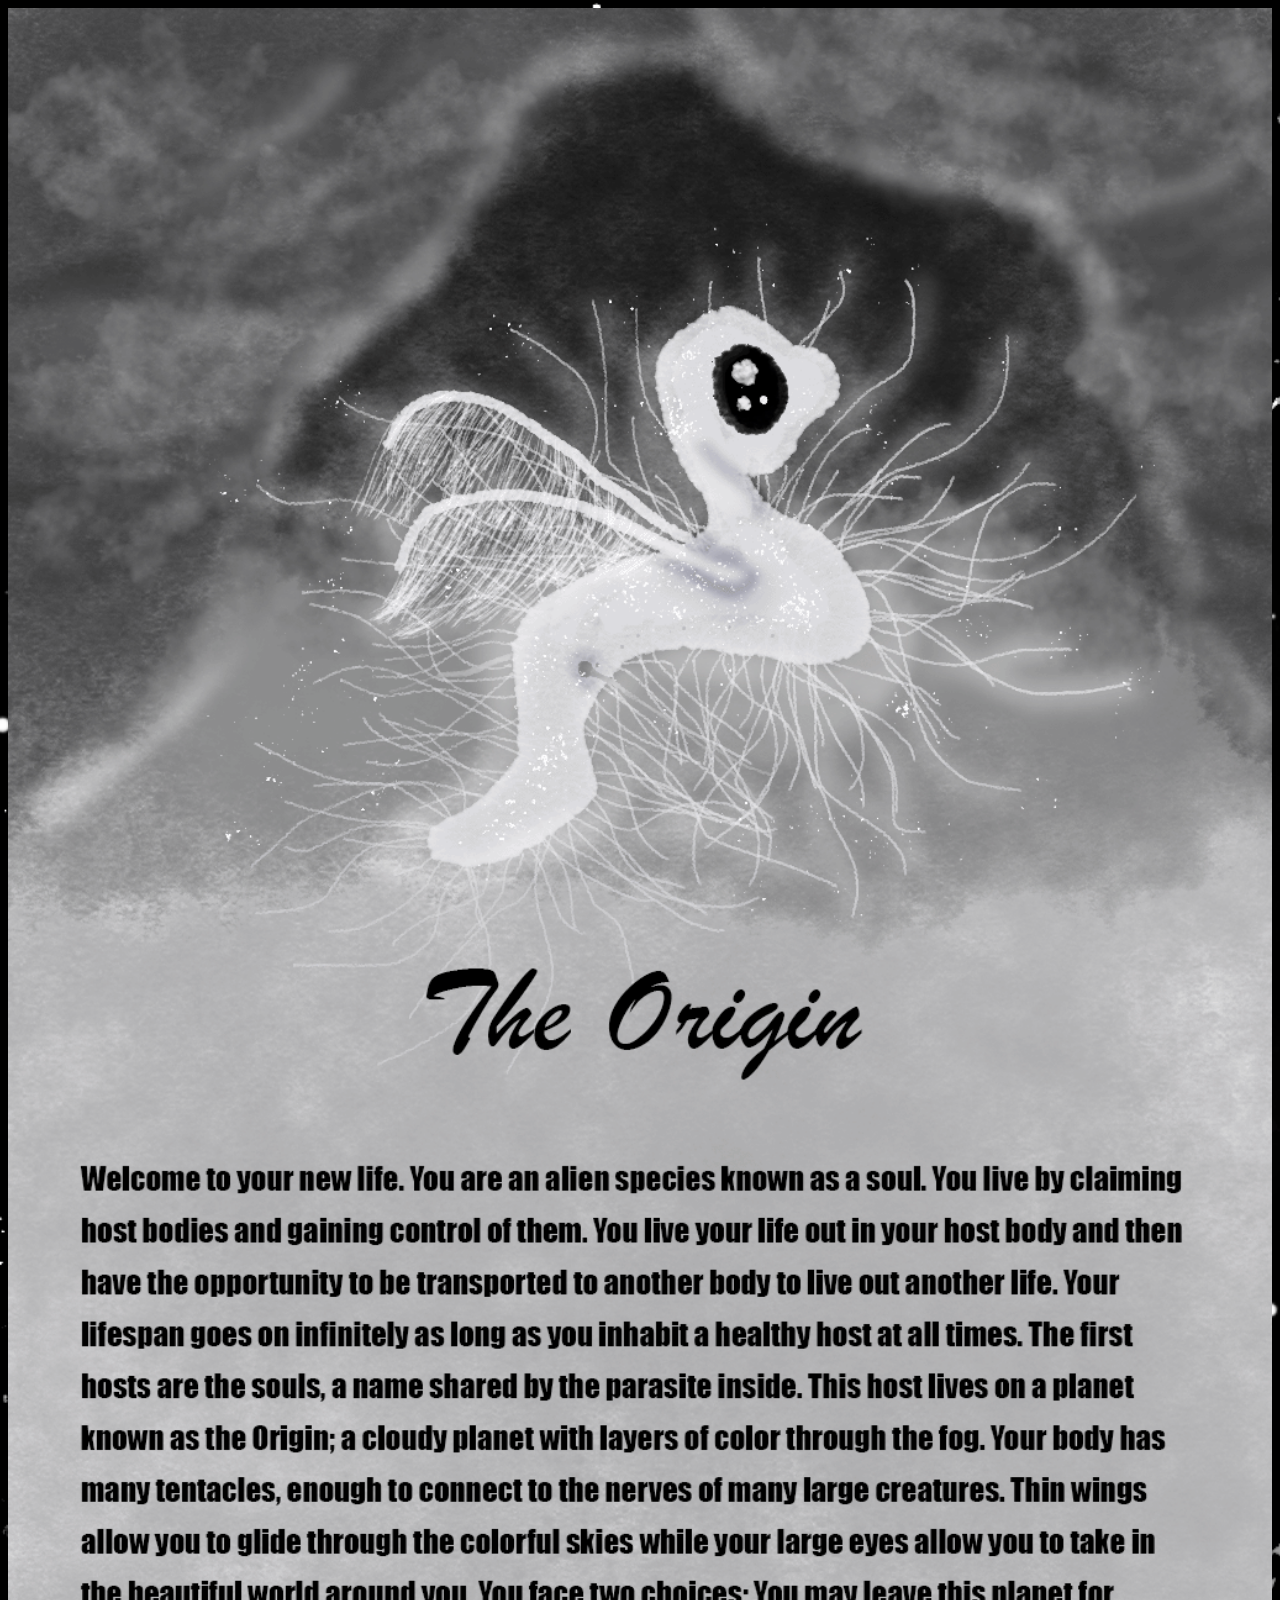
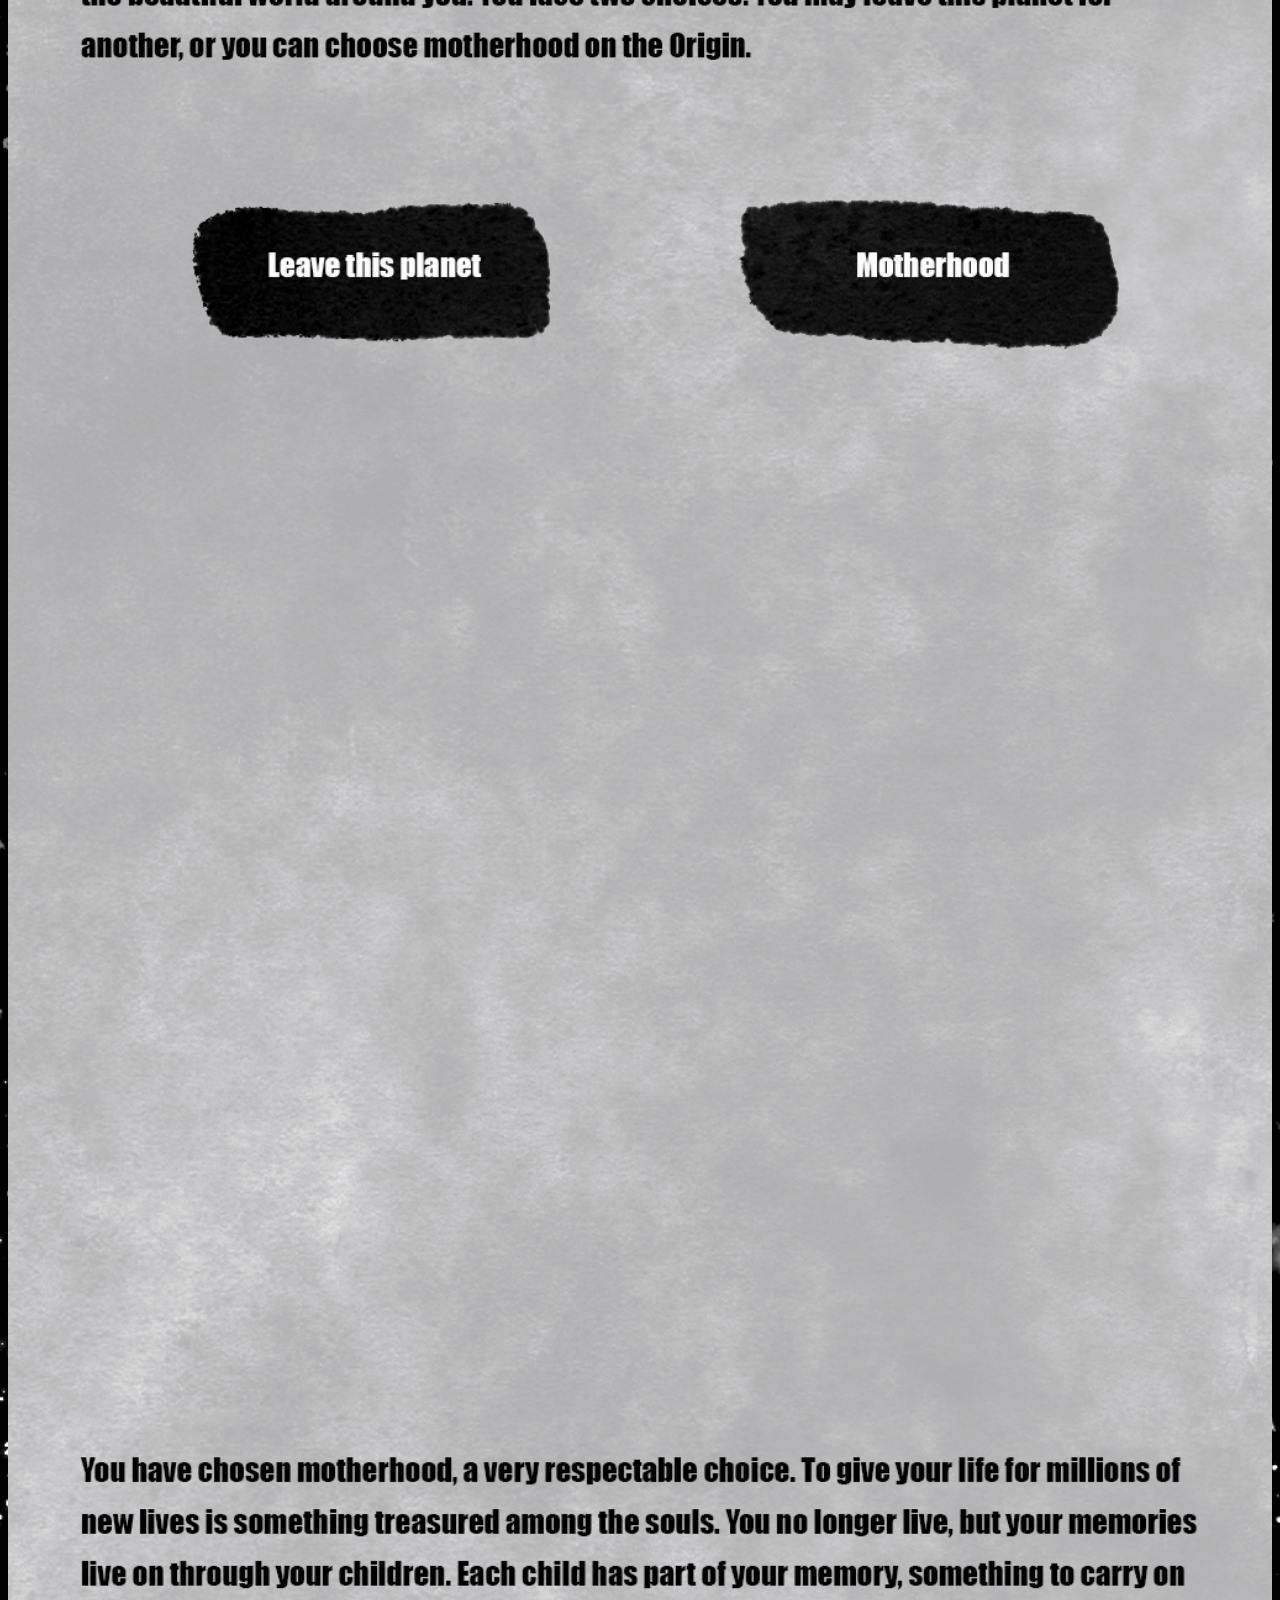
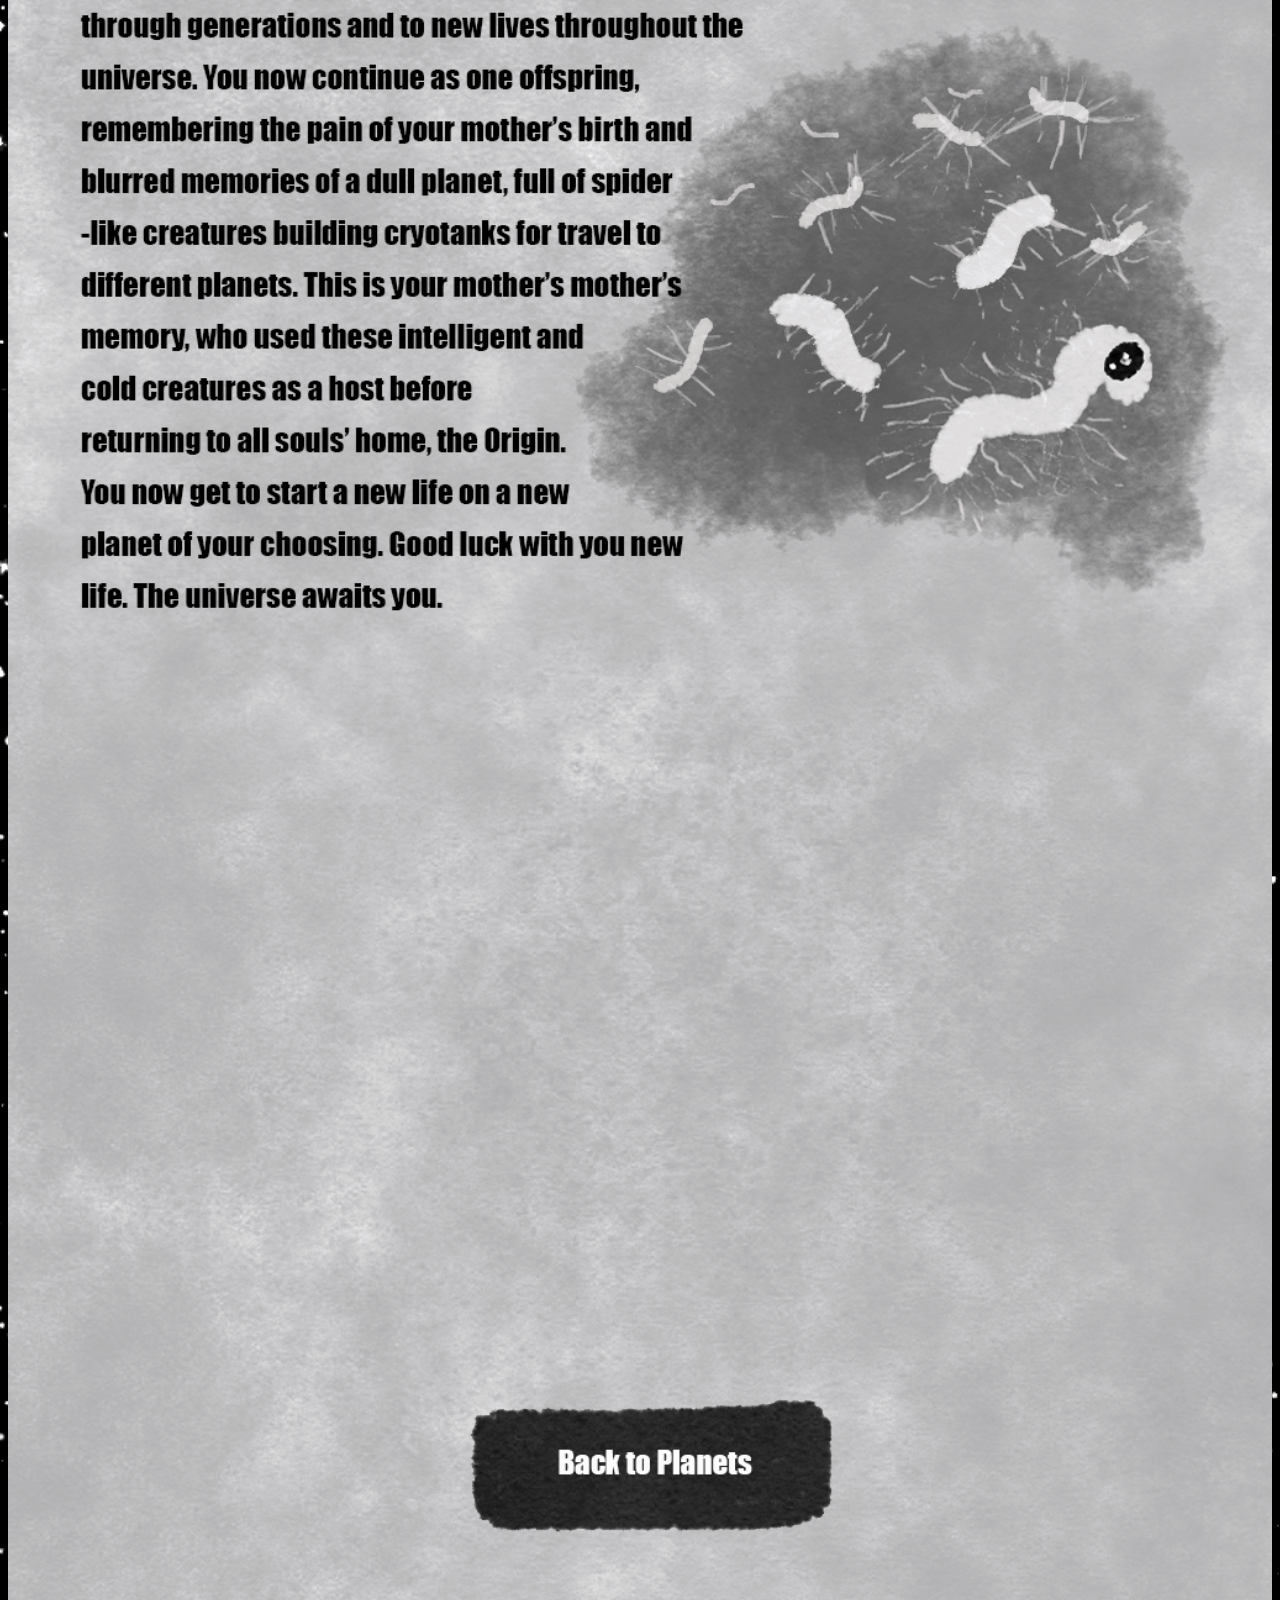
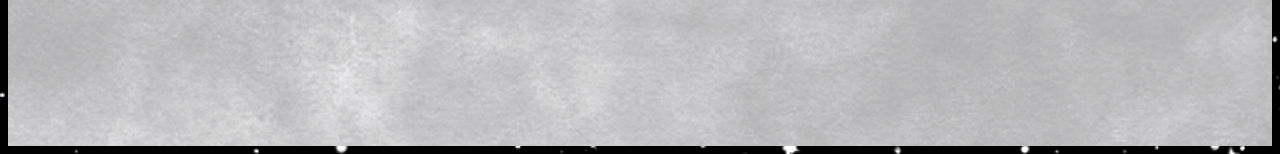
==== pages/originstory.html @ 962a4e86 "Update originstory.html" ====
<!doctype html>
<html>
<head>
<meta charset="utf-8">
<title>Origin Life</title>
	
	<link href="stylesheet.css" rel="stylesheet" type="text/css">

	<style>
		#origin2{
			display: inline-block;
			width:100%;
			top:50%;
			bottom:20%;
			left:0px;
			position:absolute;
		}
	</style>
</head>

<body>
	
	<div class="responsive">
		
		<img src="../images/originstorygif.gif" class="responsive">

		<div id="origin2"> </div>
		
		<svg viewBox="0 0 1024 4000" preserveAspectRatio="none">
			
		 <a href="../index.html">
      		<rect x="14.9%" y="36.3%" width="32%" height="2.7%" fill="yellow" fill-opacity="0"/>
    	 </a>
    
		<a href="#origin2">
		  	<rect x="57.9%" y="35.8%" width="32%" height="3.3%" stroke="none" fill="red" fill-opacity="0"/>
	 	 </a>
			
    	<a href="../index.html">
     		<rect x="36.7%" y="92.8%" width="29.9%" height="2.8%" fill="blue" fill-opacity="0"/>
   		</a>
			
	  </svg>

    </div>


	
</body>
</html>
---- pages/stylesheet.css ----
@charset "utf-8";
/* CSS Document */

p {font-family: Impact,Charcoal,sans-serif;
	font-size: 75px;
	font-weight:normal;
	font-style:normal;
	text-align:center;
	color:white}

p2 {font-family: Impact,Charcoal,sans-serif;
	font-size: 25px;
	font-weight:normal;
	font-style:normal;
	text-align:center;
	color:white}

p3 {font-family: Impact,Charcoal,sans-serif;
	font-size: 25px;
	font-weight:normal;
	font-style:normal;
	text-align:center;
	color:black}

body{
	background-image:url(../images/stars.png);
	background-size:cover;
}

html {
  scroll-behavior: smooth;
}

#planettext{
	width:100%;
	height:auto;
	top:0px;
	position:relative;
	text-align:center;
	
}

#host{
	width:90%;
	height:80%;
	top:11%;
	left:5%;
	background-color:white;
	padding:10px;
	align-content:center;
	position:relative;
	
}

a:visited, a:link, a:active {
	color:white;
	text-align:left;
	text-decoration: none;
}

.responsive{
	width:100%;
	height:auto;
	position: relative;
}

.responsive svg{
	display: inline-block;
	position: absolute;
	top:0;
	left:0;
	
}

.responsive img {
    width: 100%;
    height: auto;
    display: block;
  }
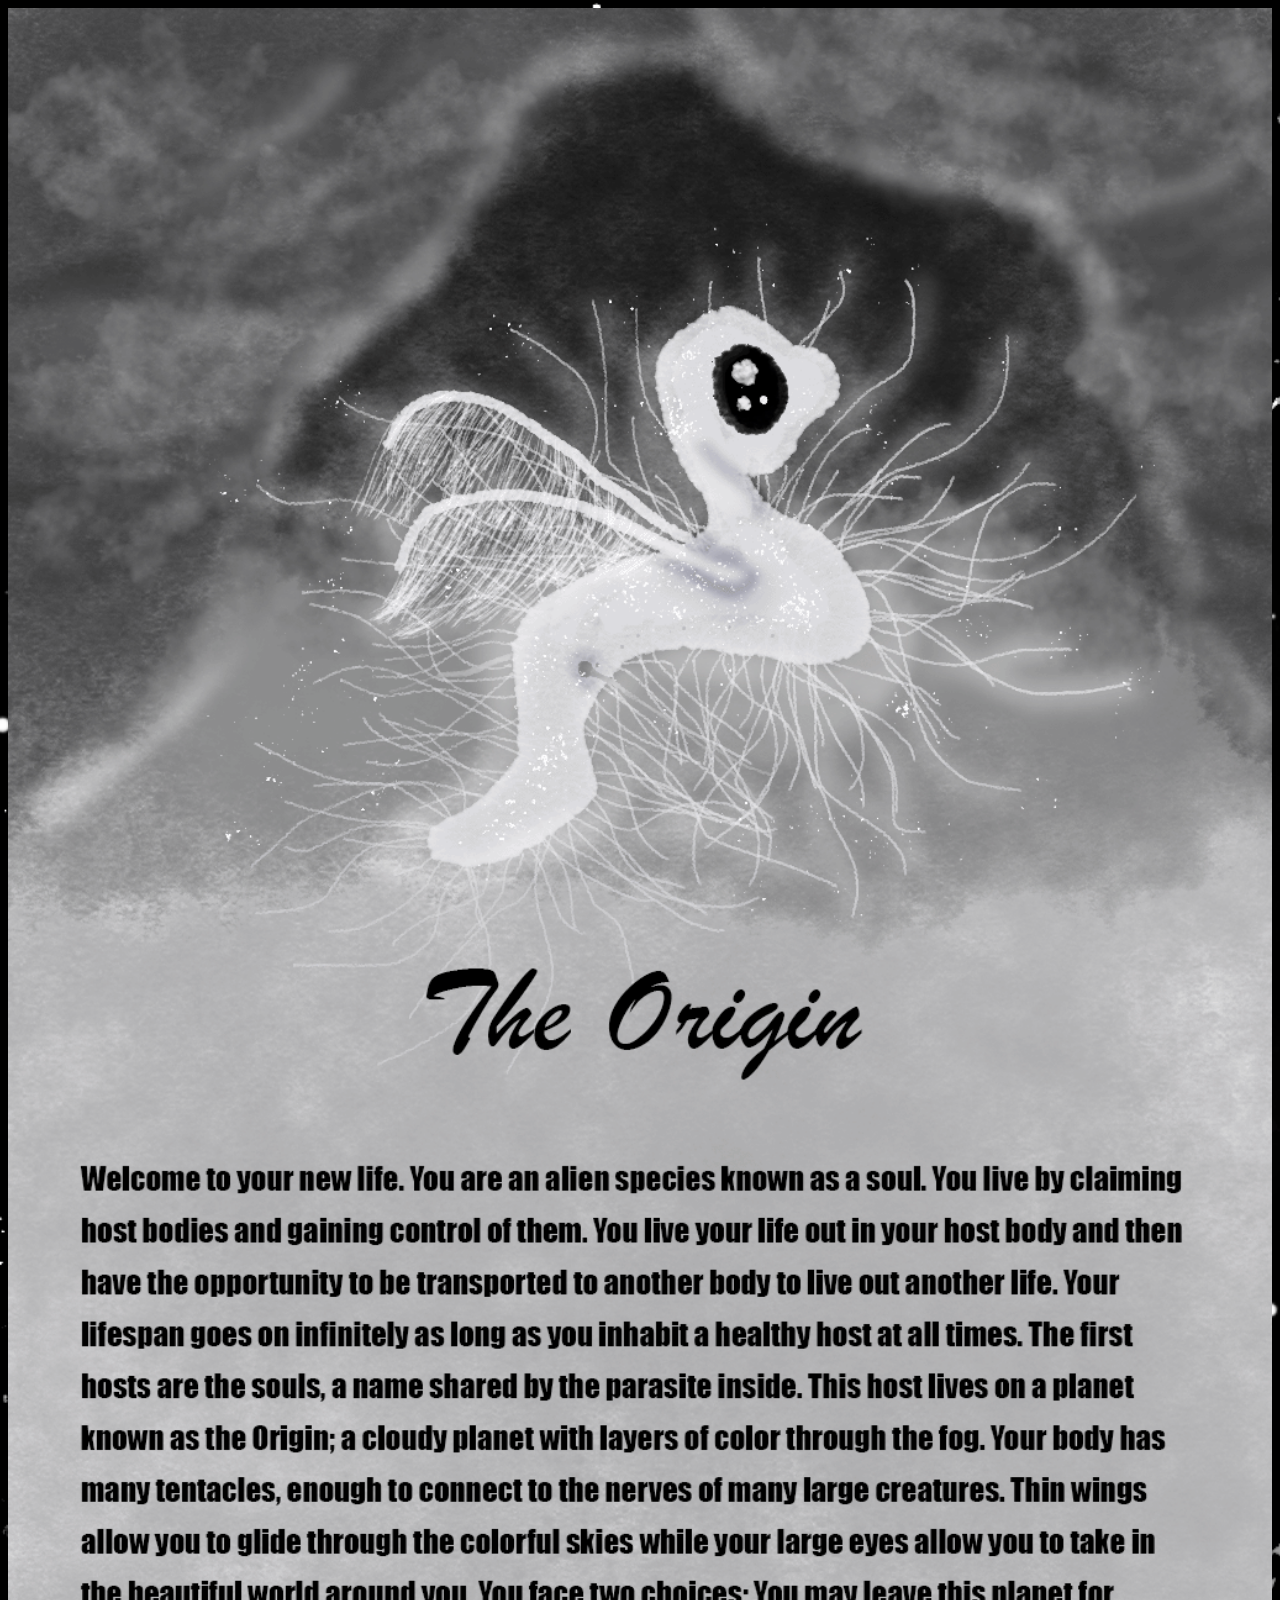
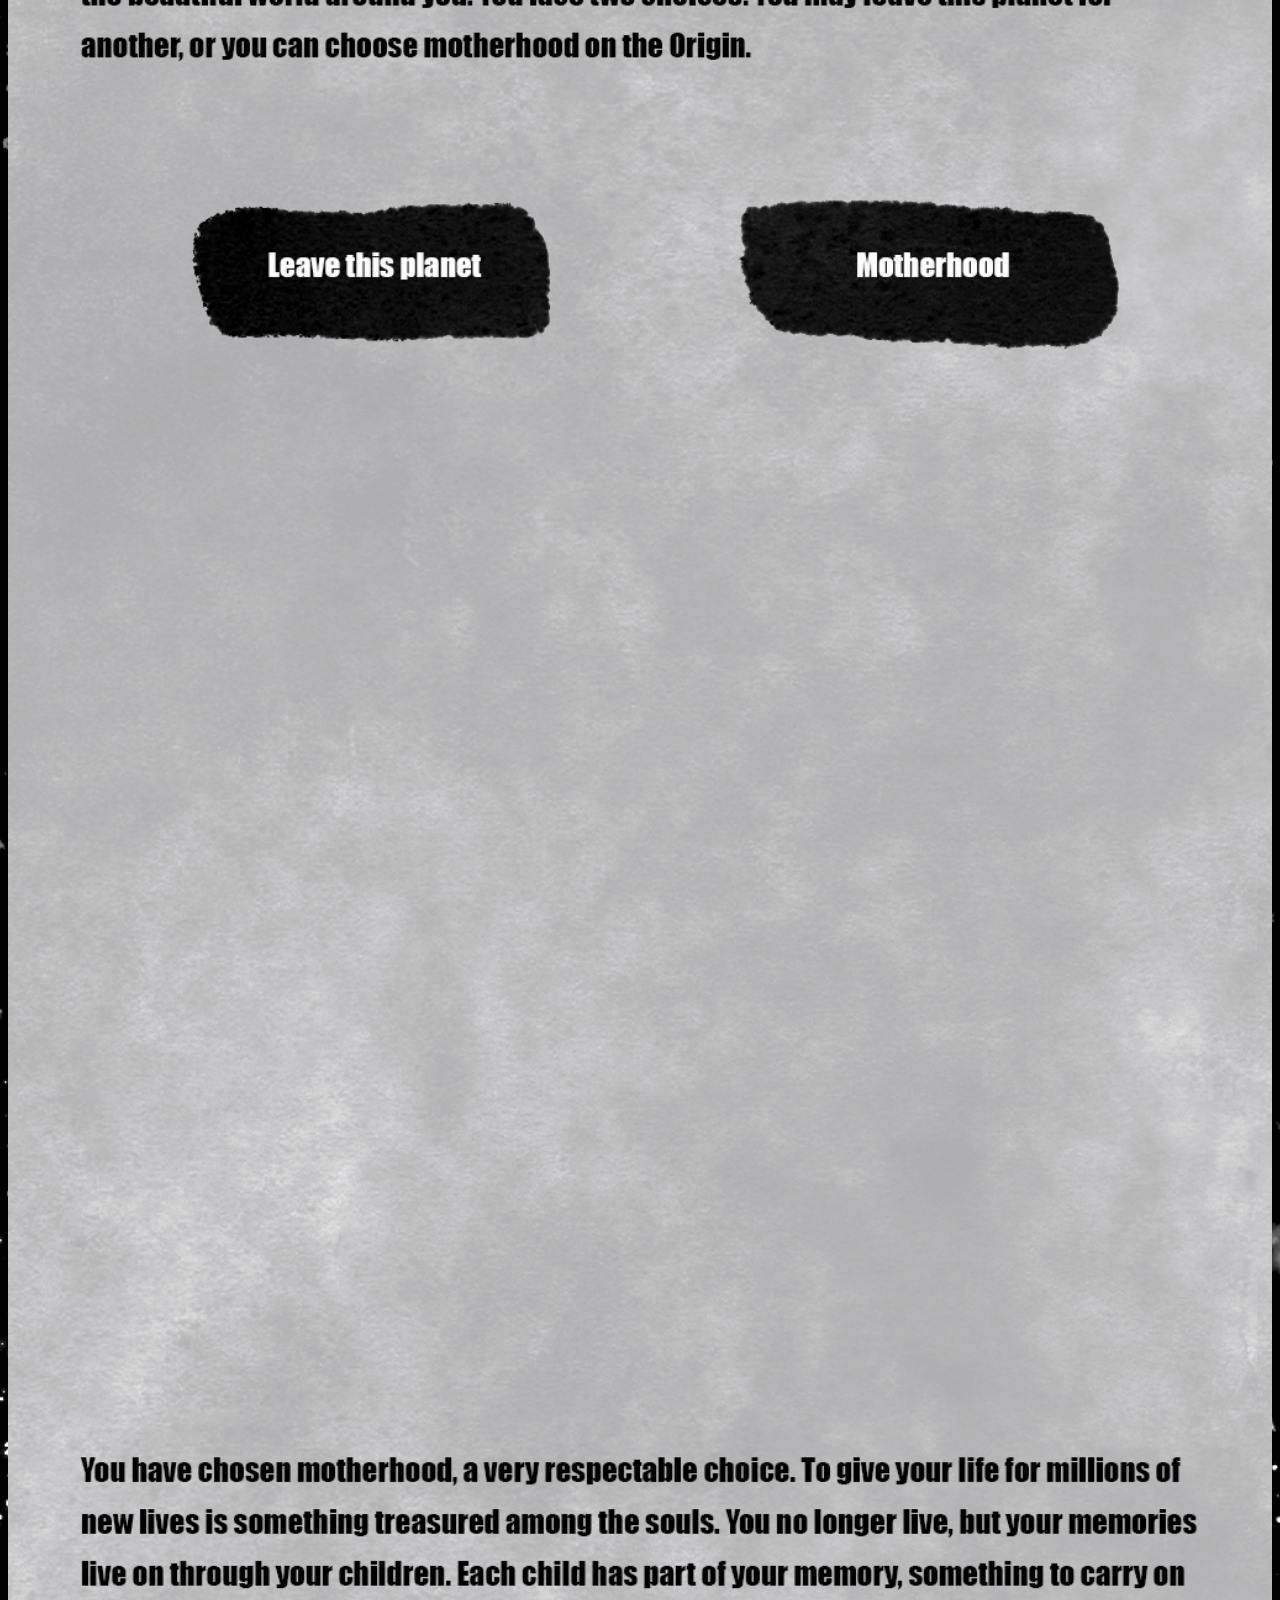
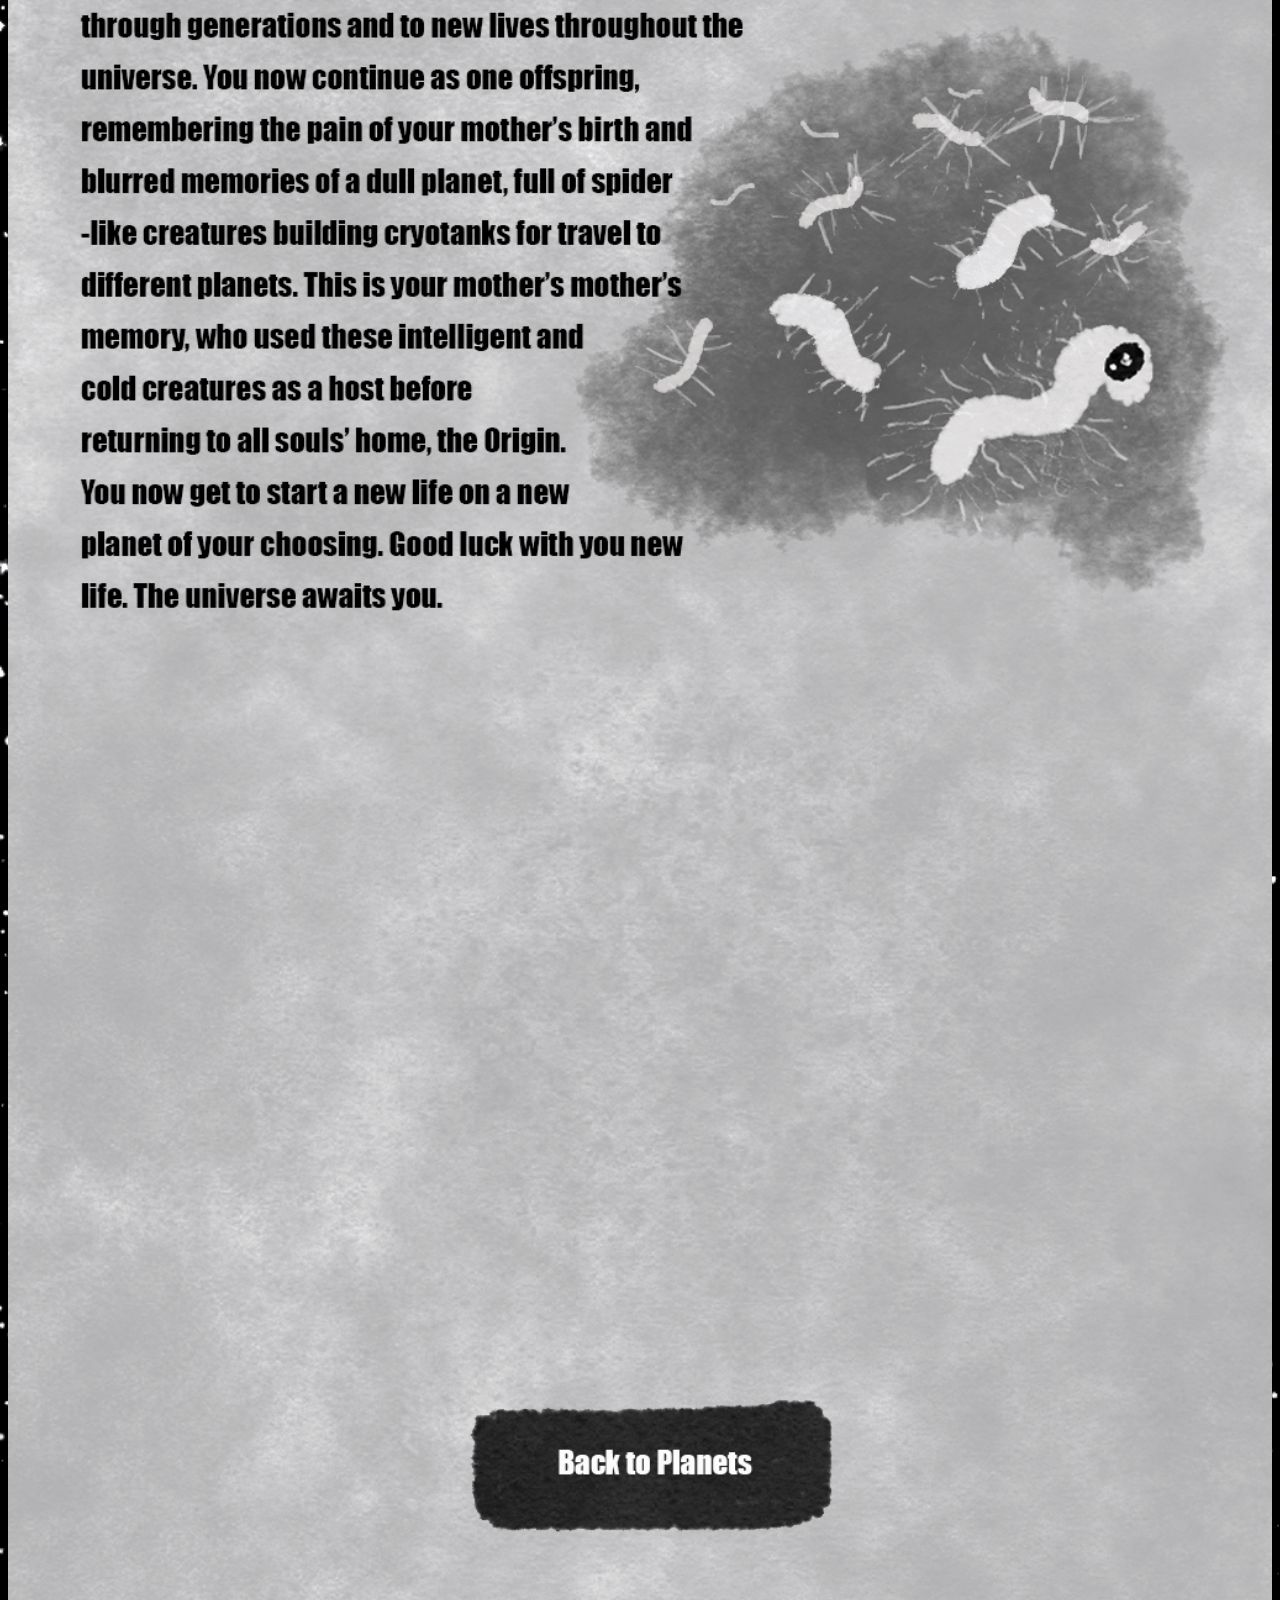
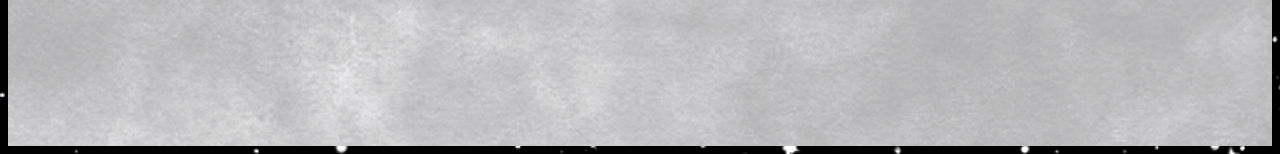
==== commit f88c9975: "Update originstory.html" ====
--- a/pages/originstory.html
+++ b/pages/originstory.html
@@ -10,8 +10,8 @@
 		#origin2{
 			display: inline-block;
 			width:100%;
-			top:50%;
-			bottom:20%;
+			top:55%;
+			bottom:15%;
 			left:0px;
 			position:absolute;
 		}
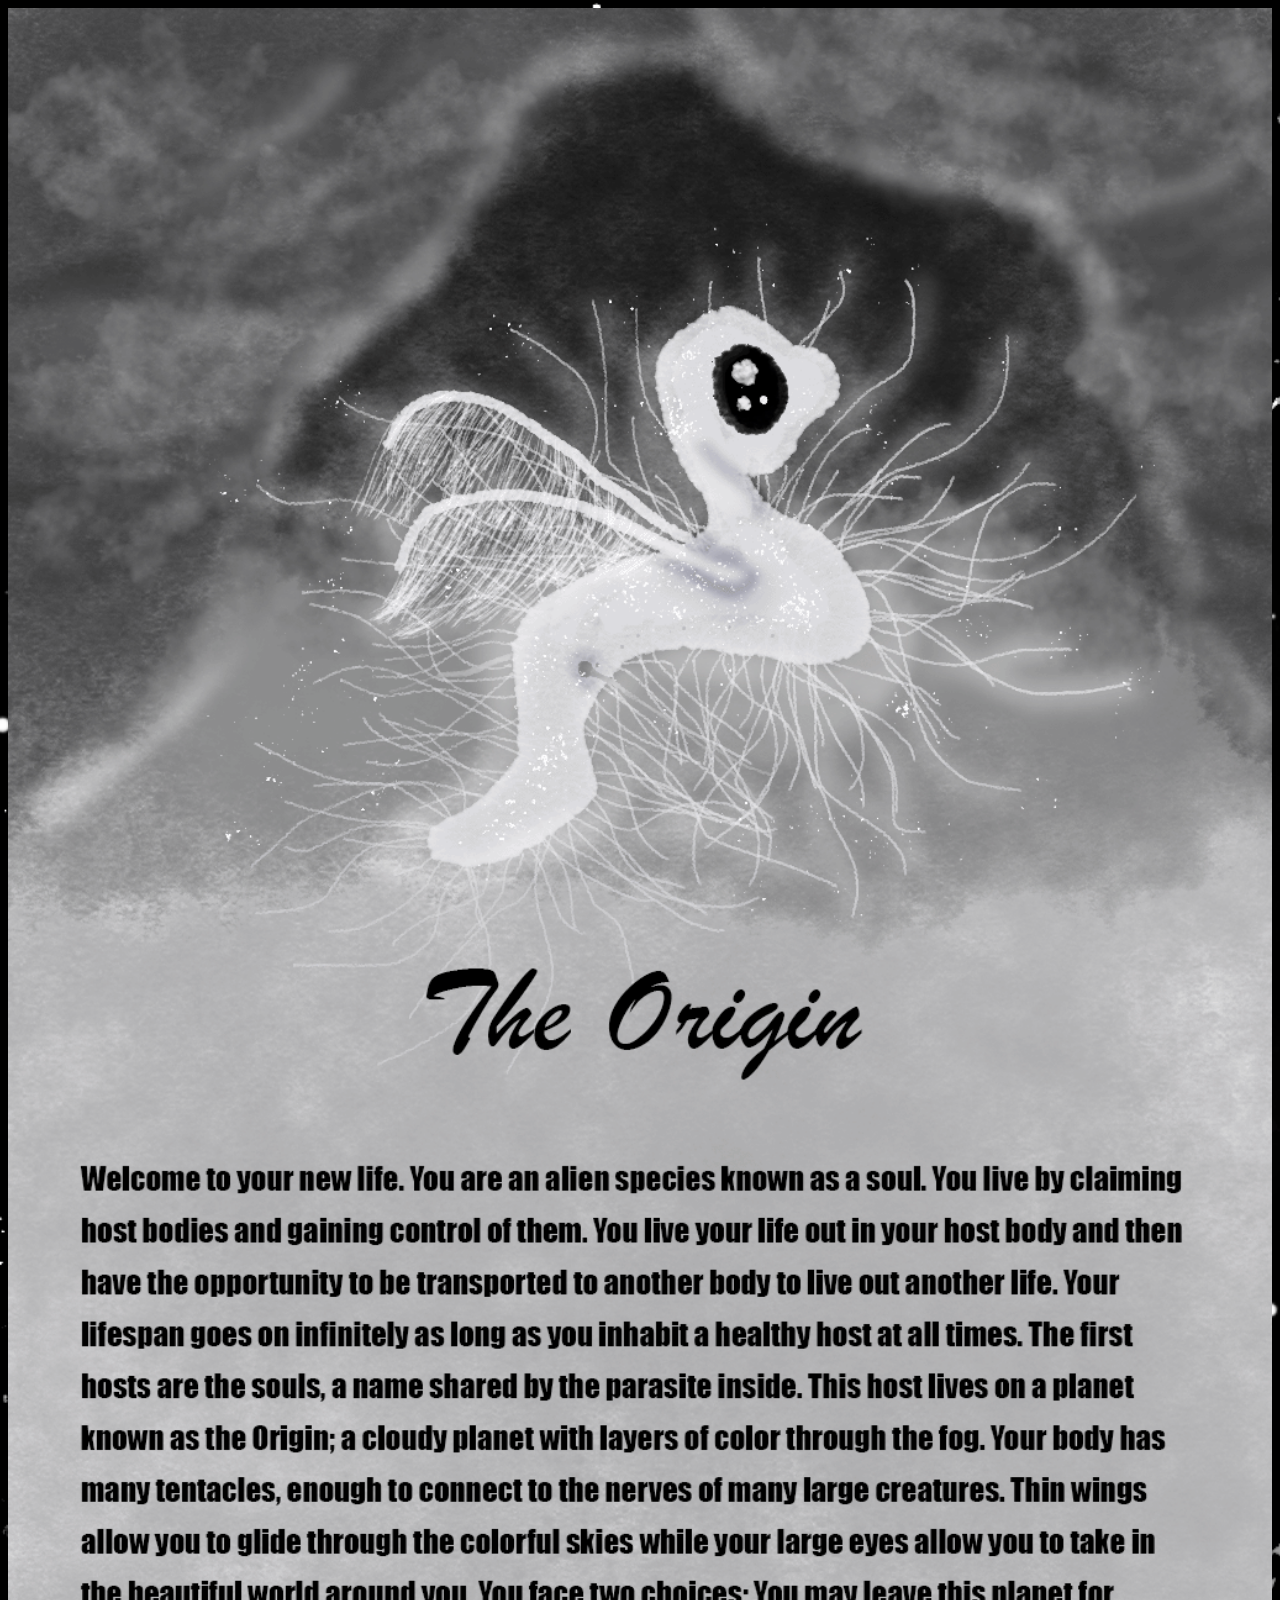
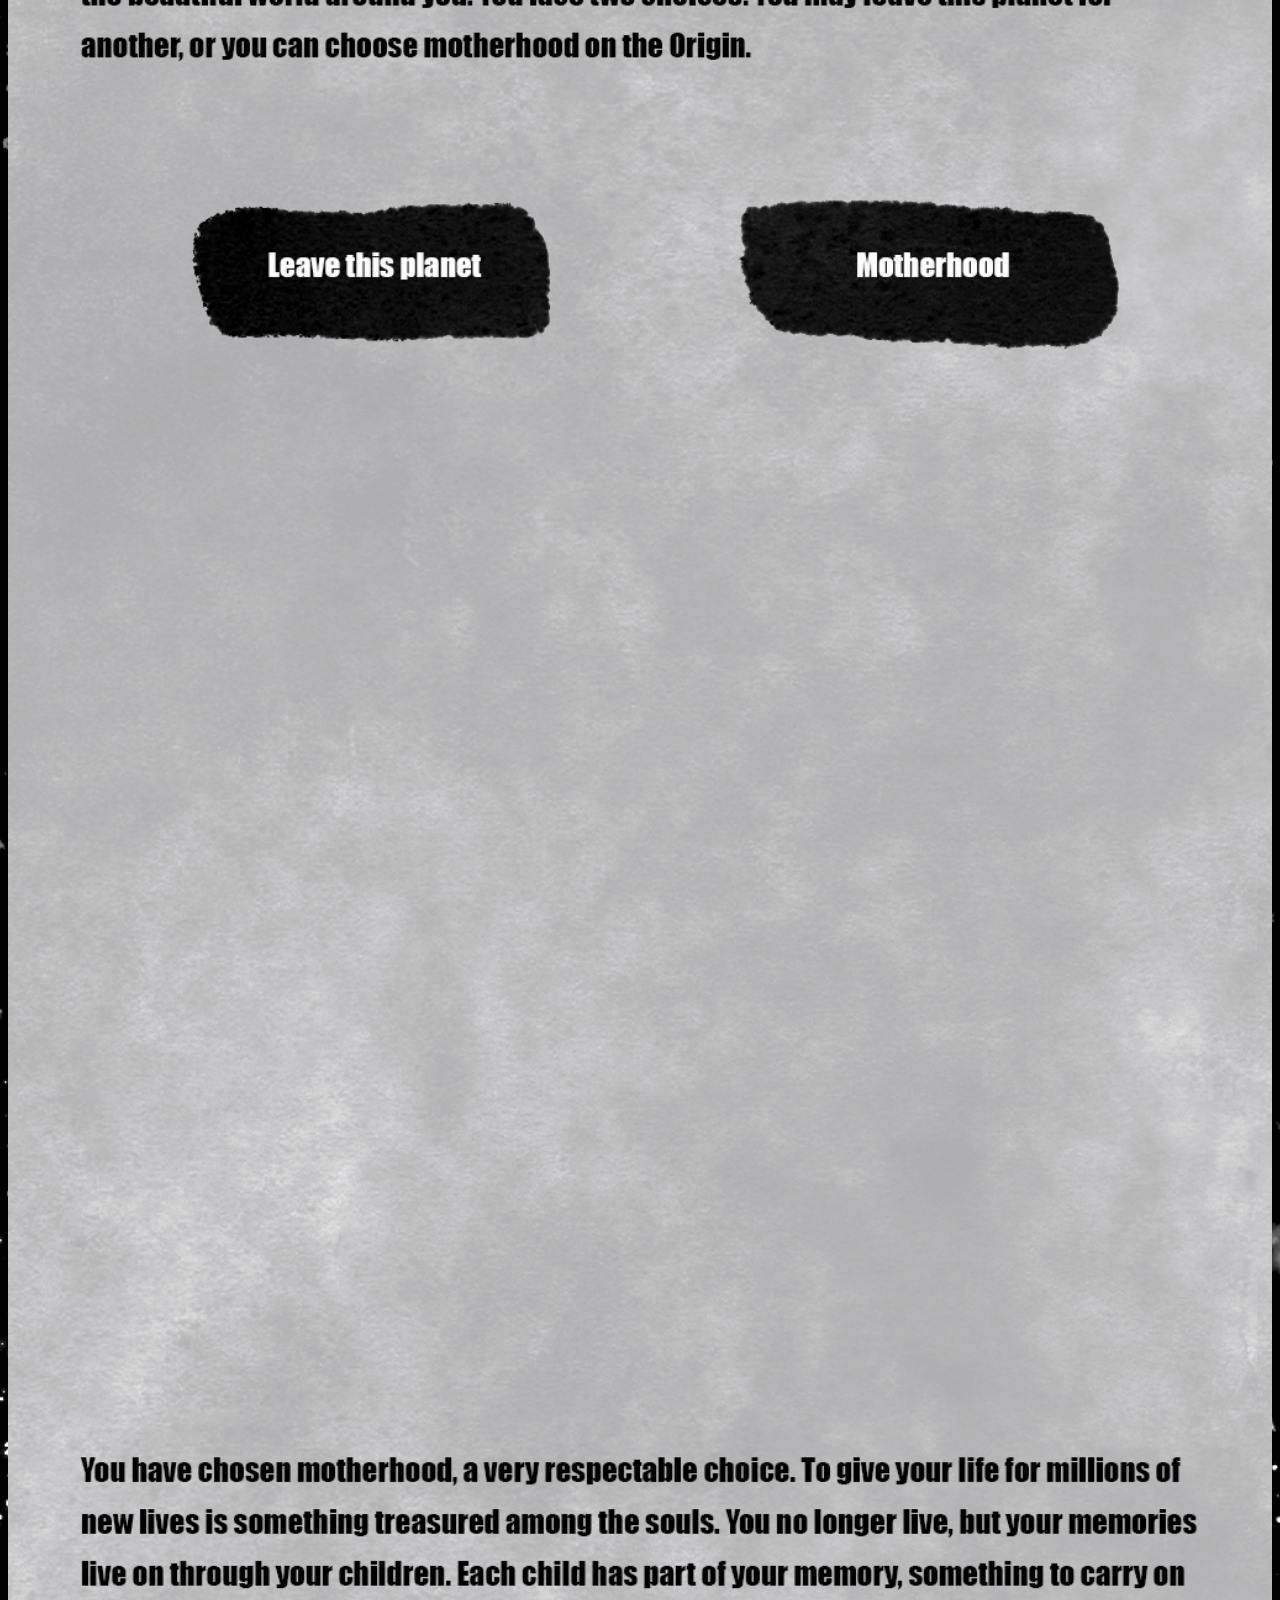
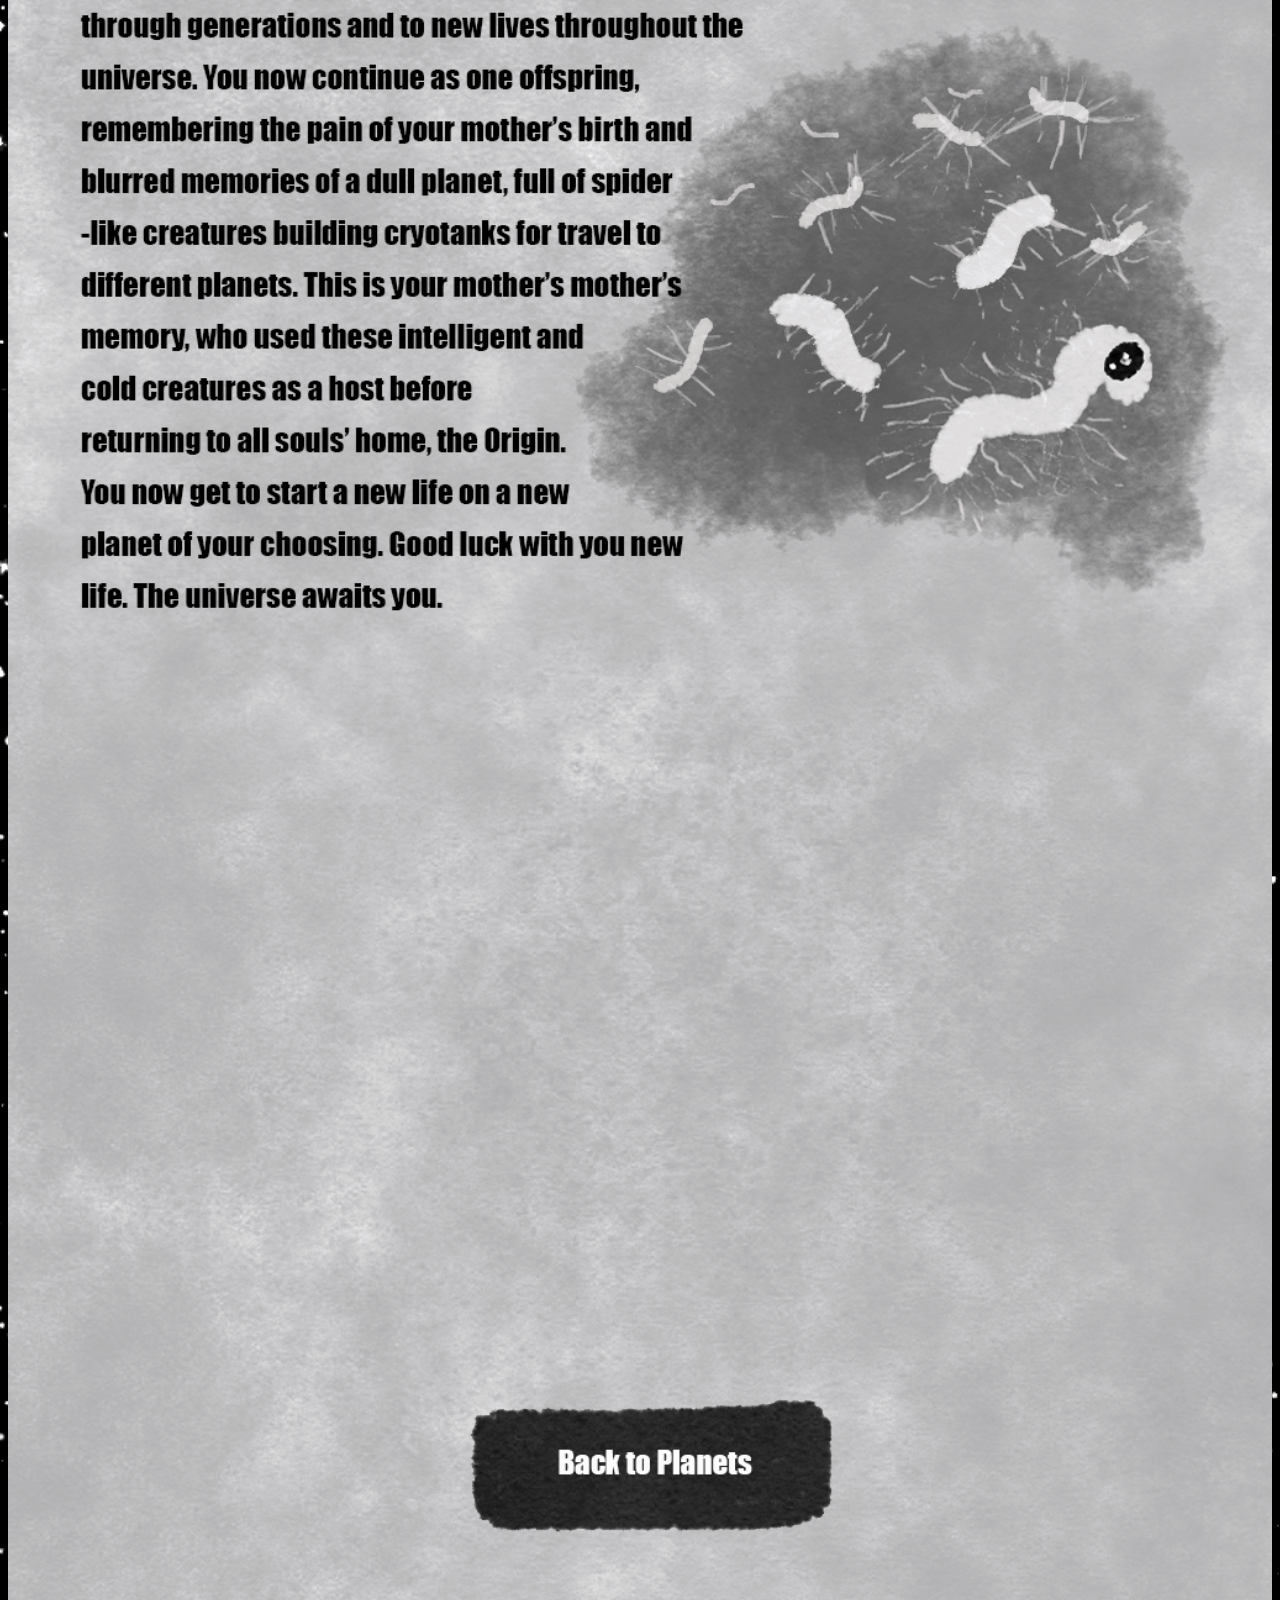
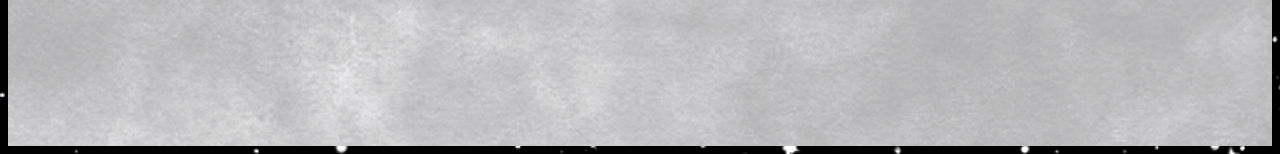
==== commit 84f9fab7: "Update originstory.html" ====
--- a/pages/originstory.html
+++ b/pages/originstory.html
@@ -10,8 +10,8 @@
 		#origin2{
 			display: inline-block;
 			width:100%;
-			top:55%;
-			bottom:15%;
+			top:60%;
+			bottom:25%;
 			left:0px;
 			position:absolute;
 		}
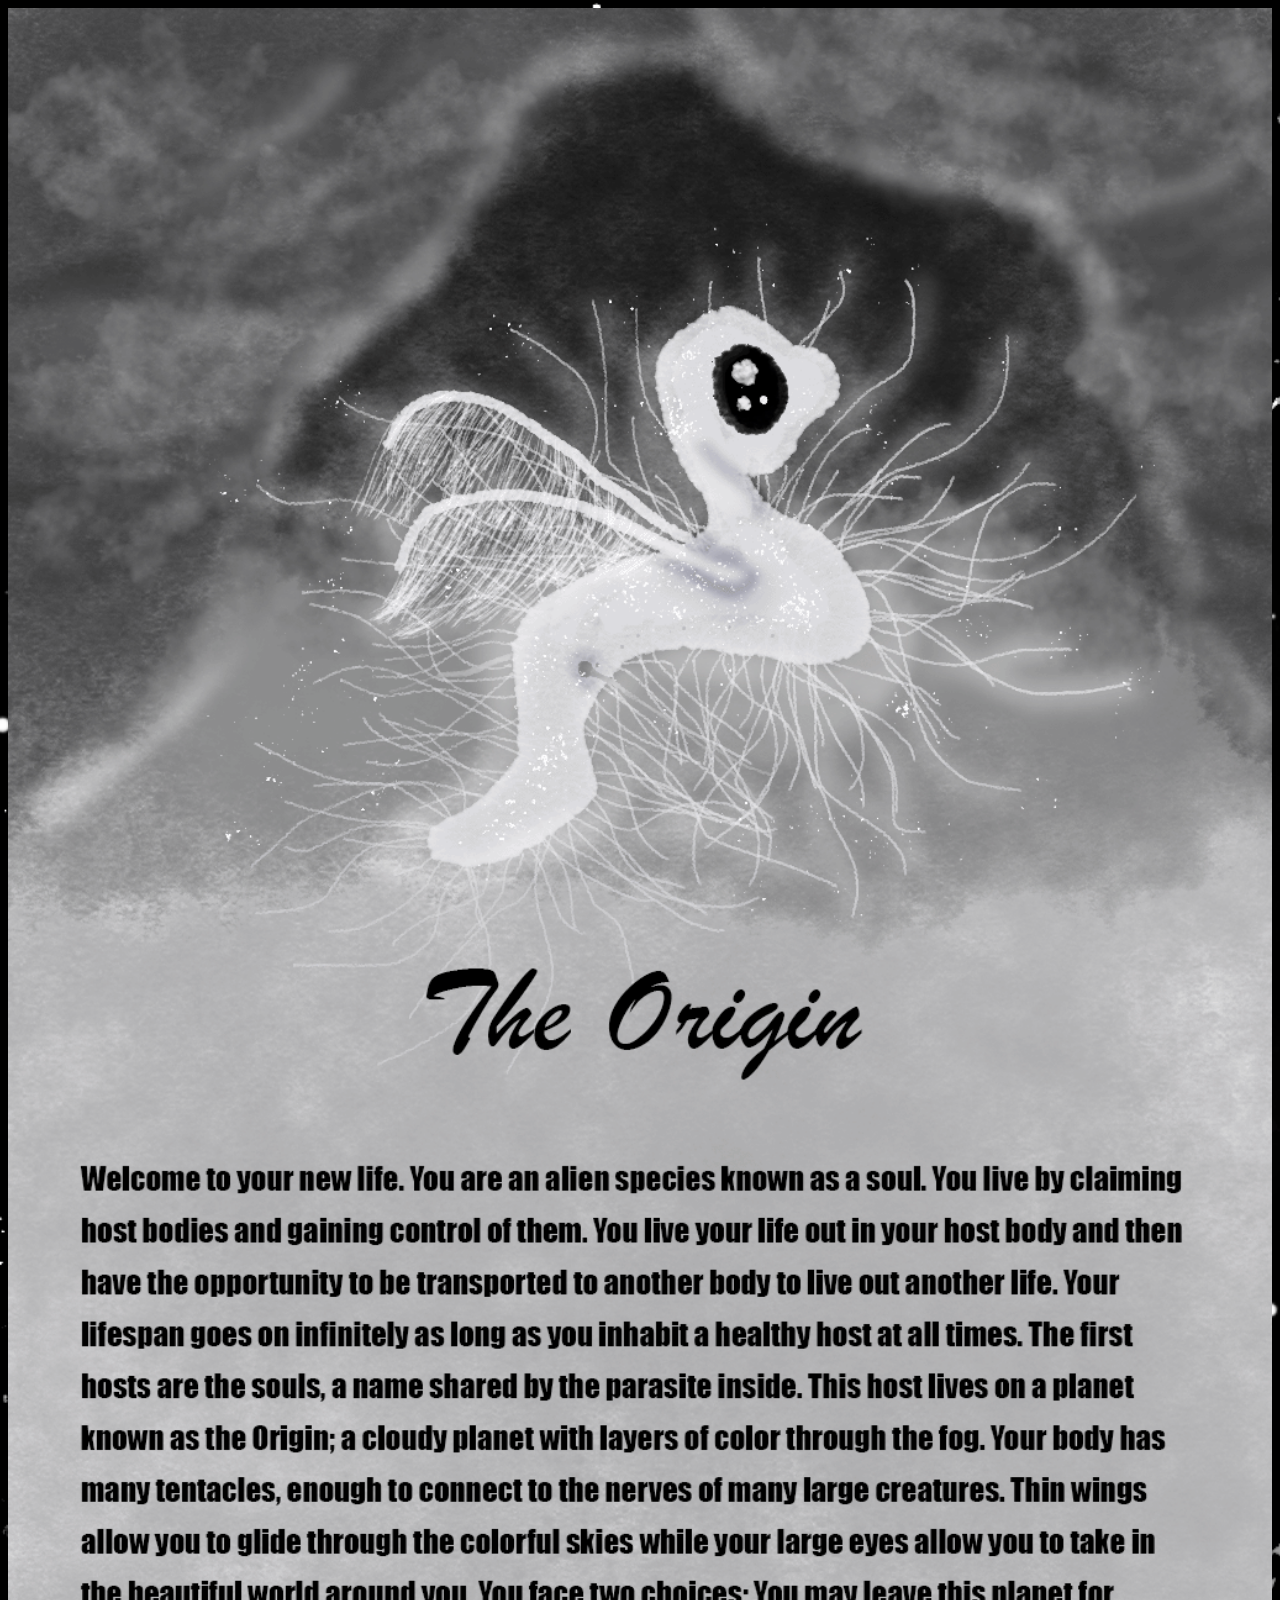
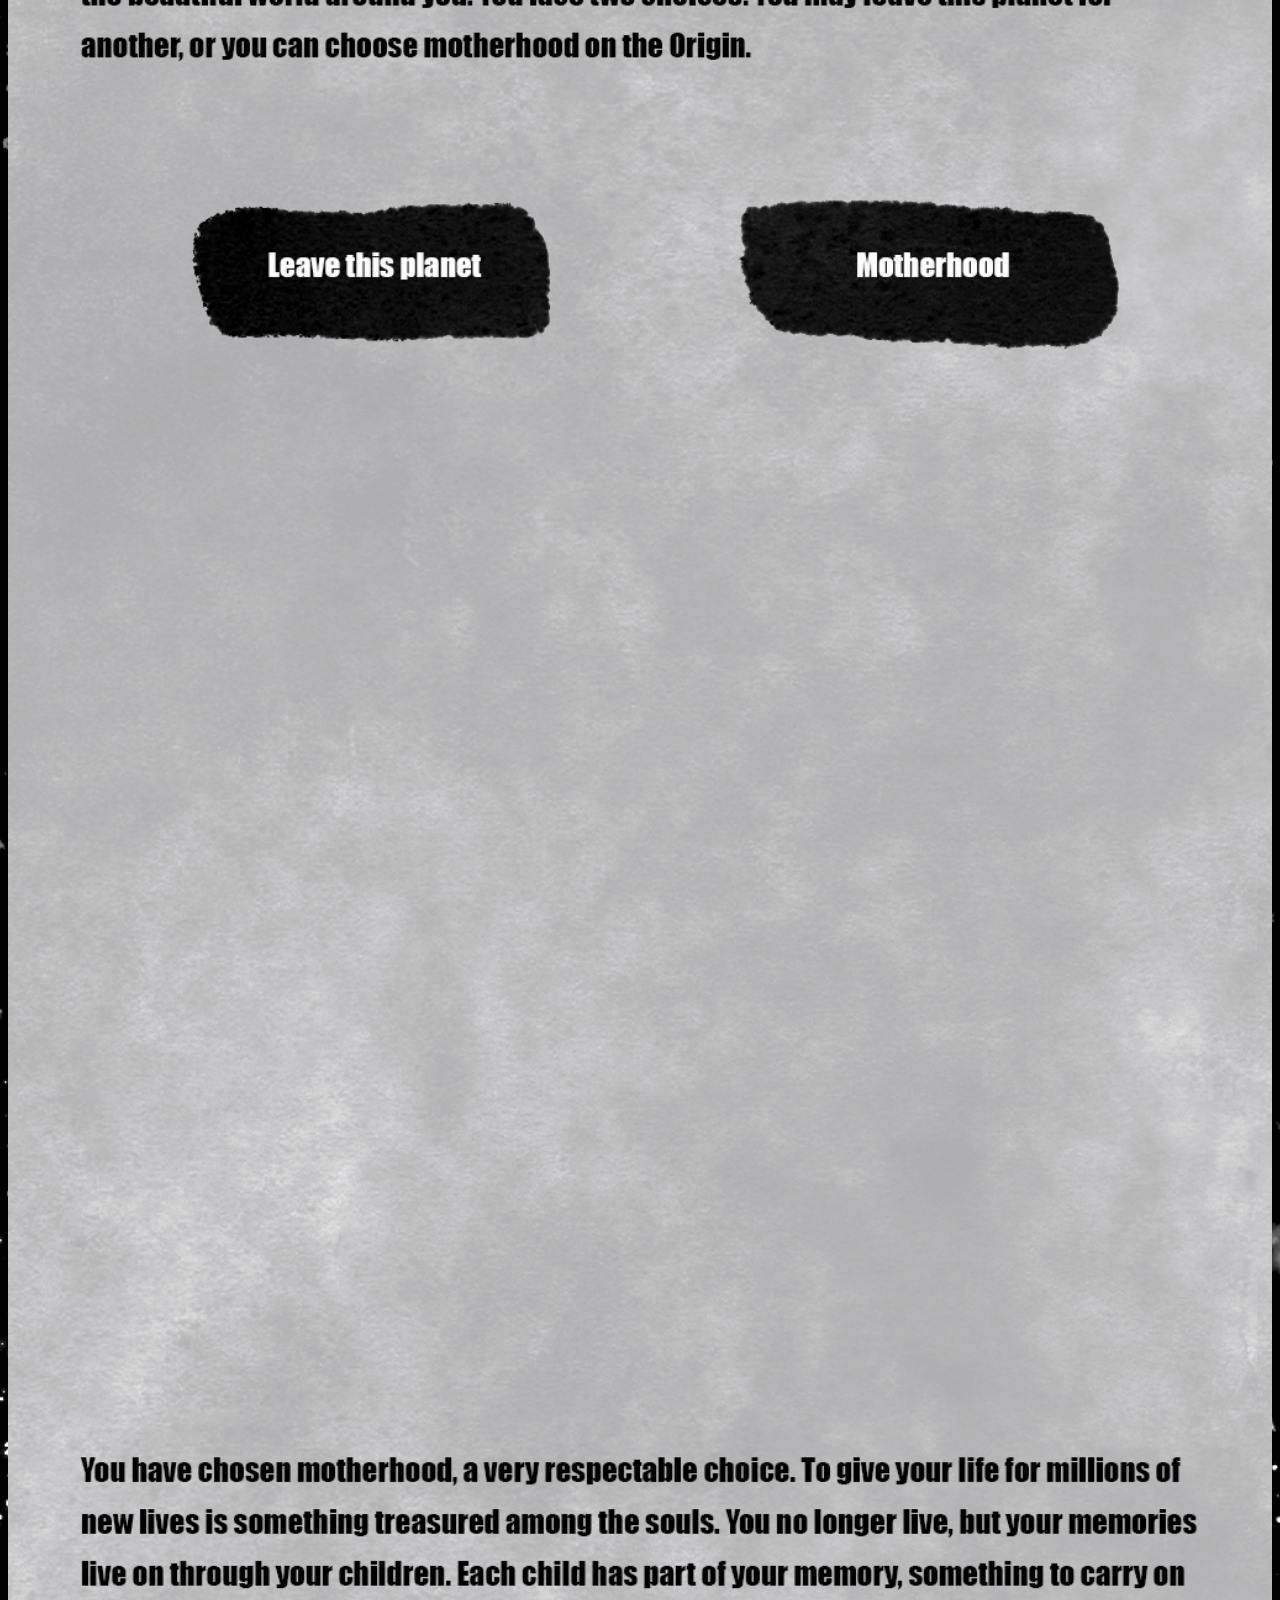
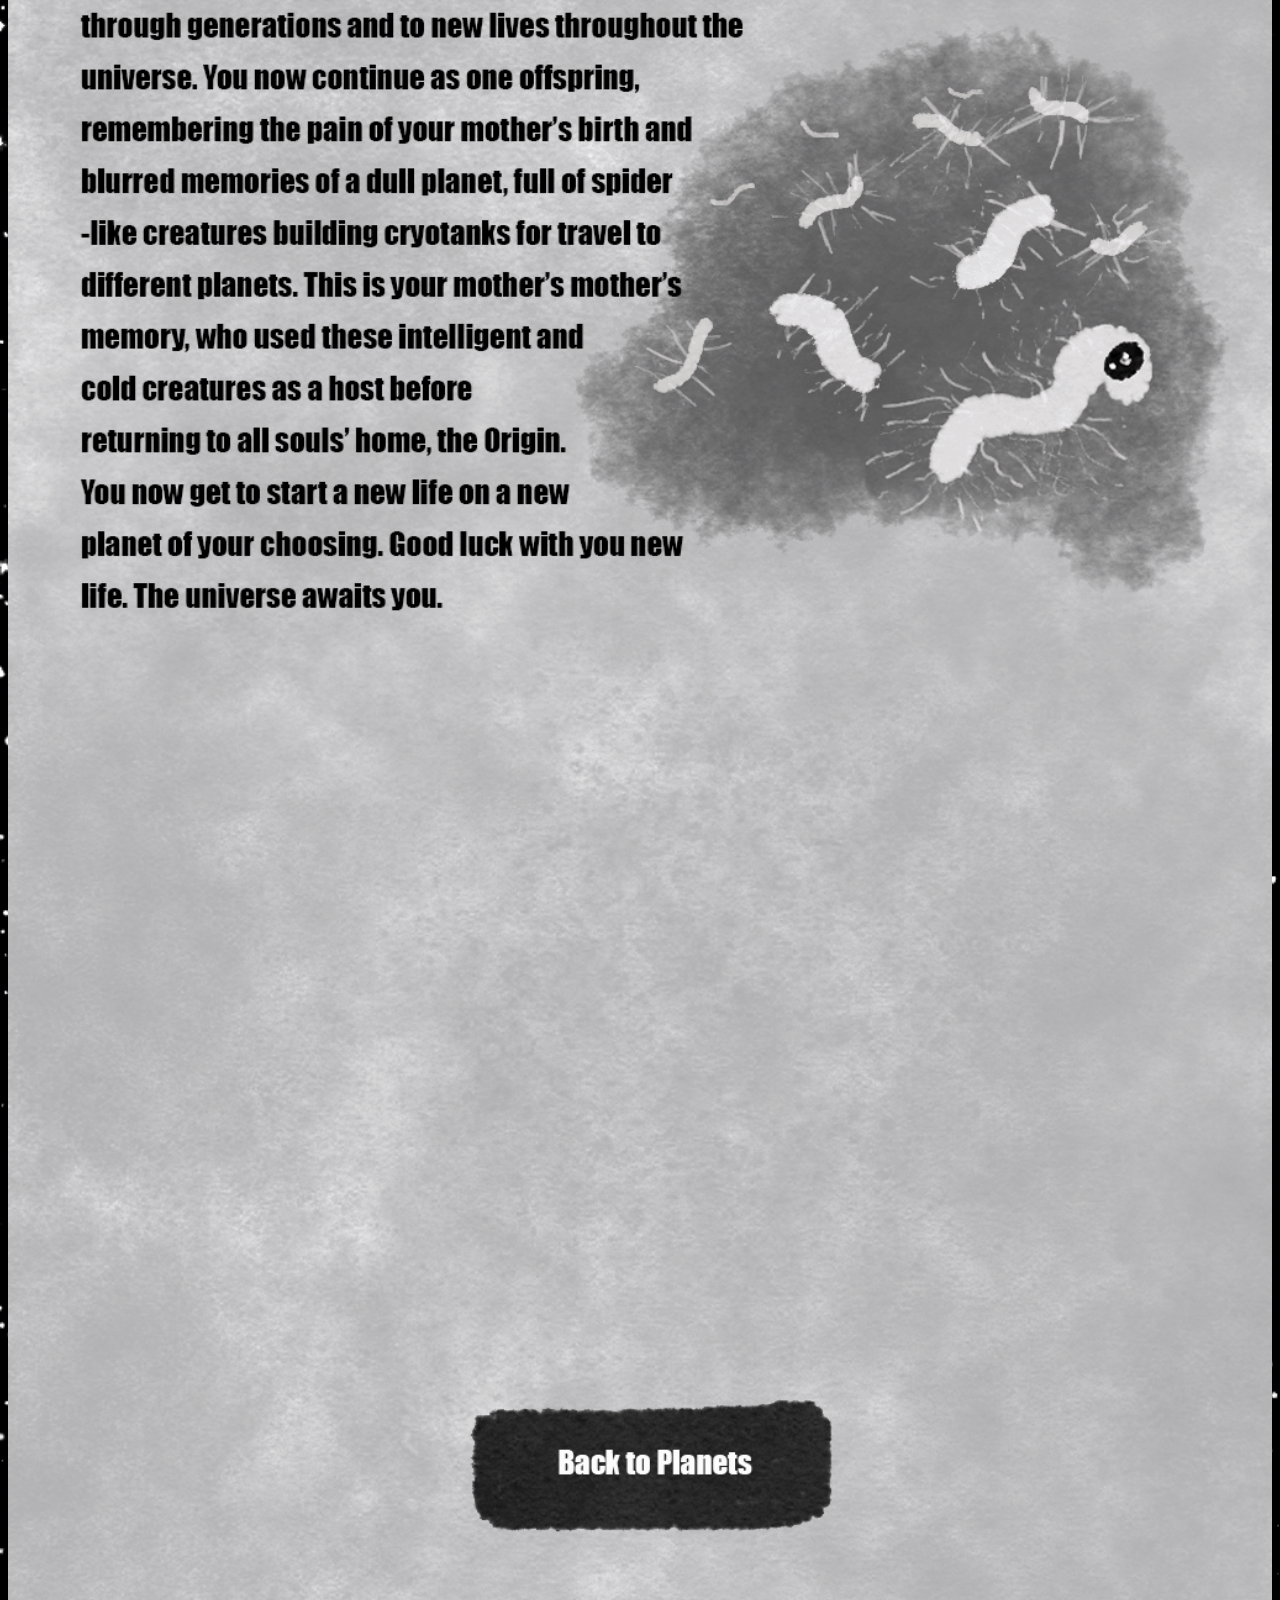
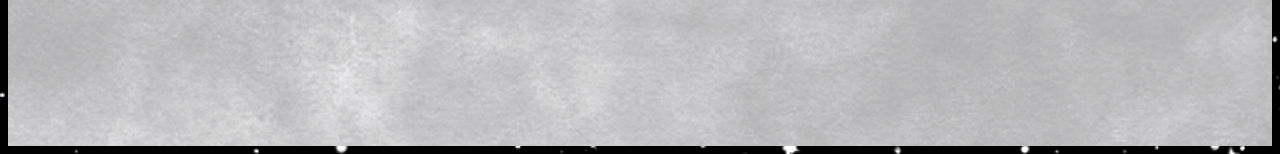
==== commit 5db17e5a: "Update originstory.html" ====
--- a/pages/originstory.html
+++ b/pages/originstory.html
@@ -10,8 +10,8 @@
 		#origin2{
 			display: inline-block;
 			width:100%;
-			top:60%;
-			bottom:25%;
+			top:65%;
+			bottom:20%;
 			left:0px;
 			position:absolute;
 		}
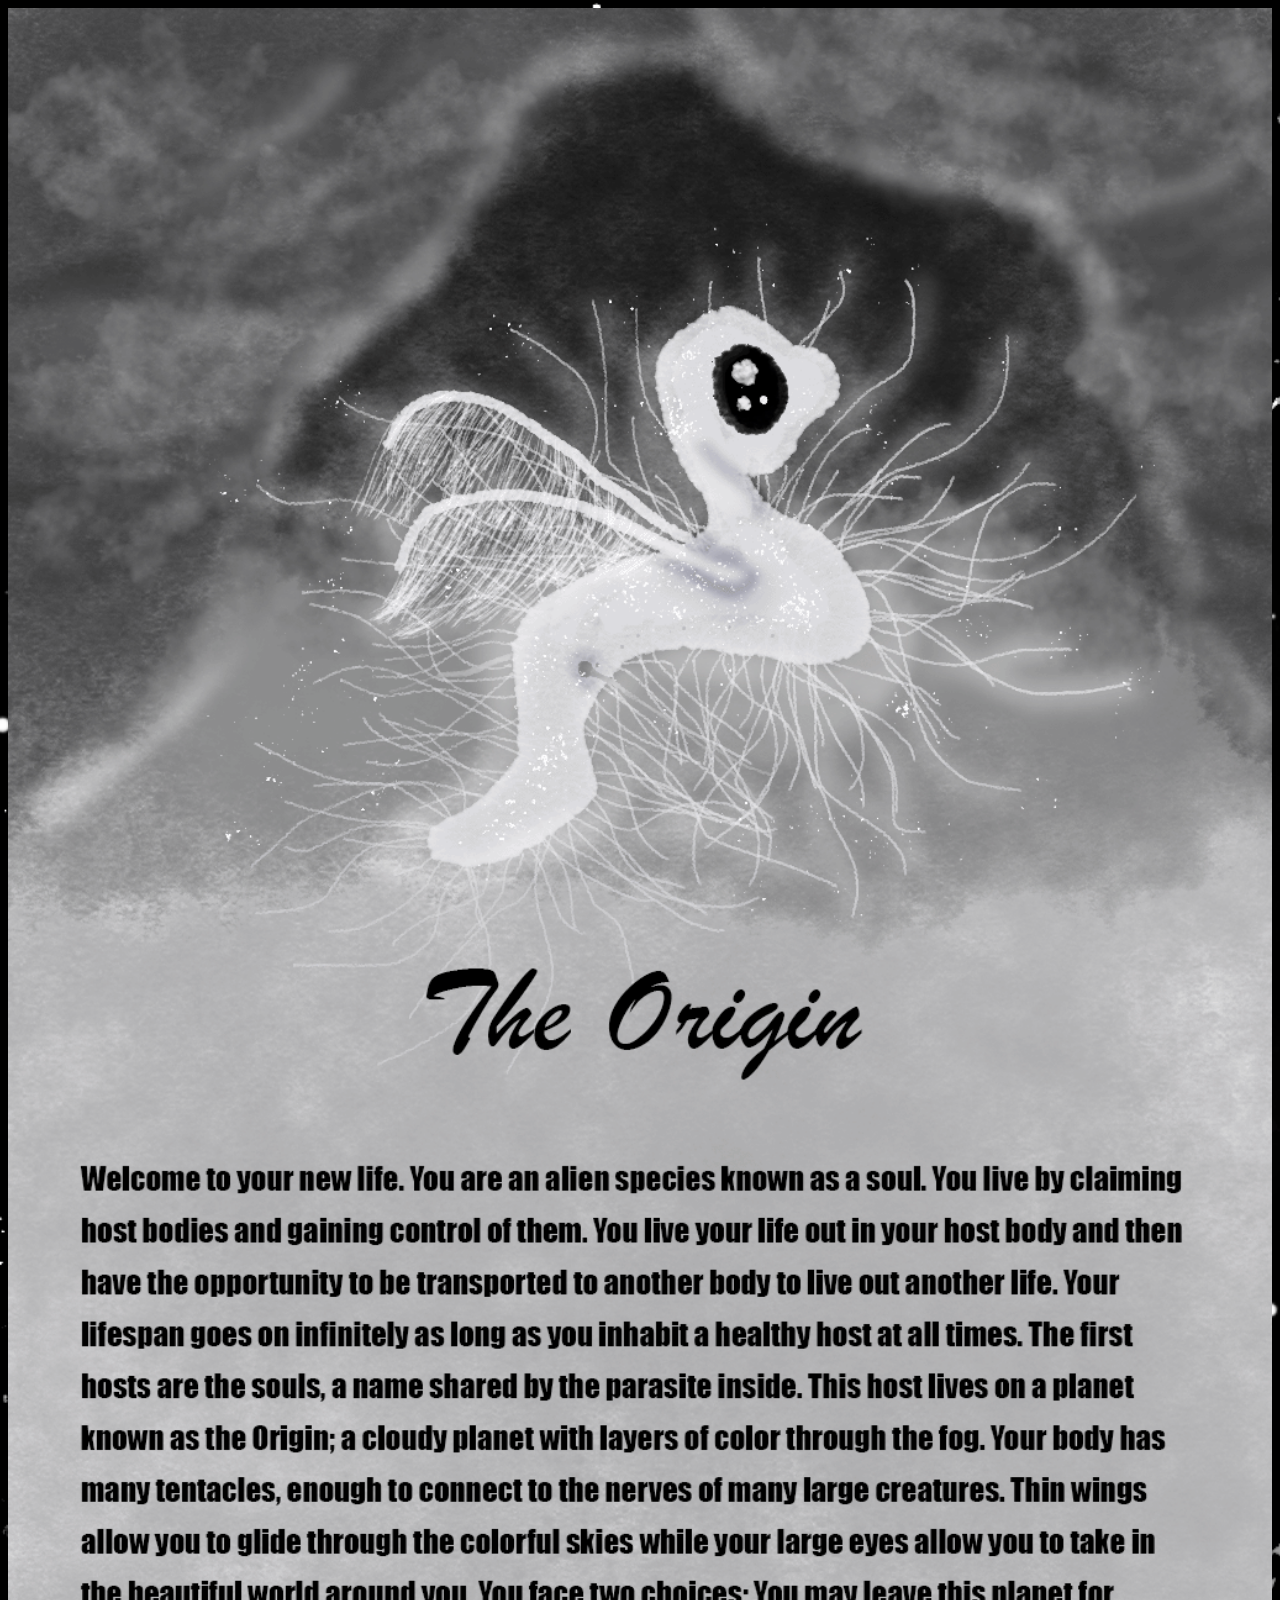
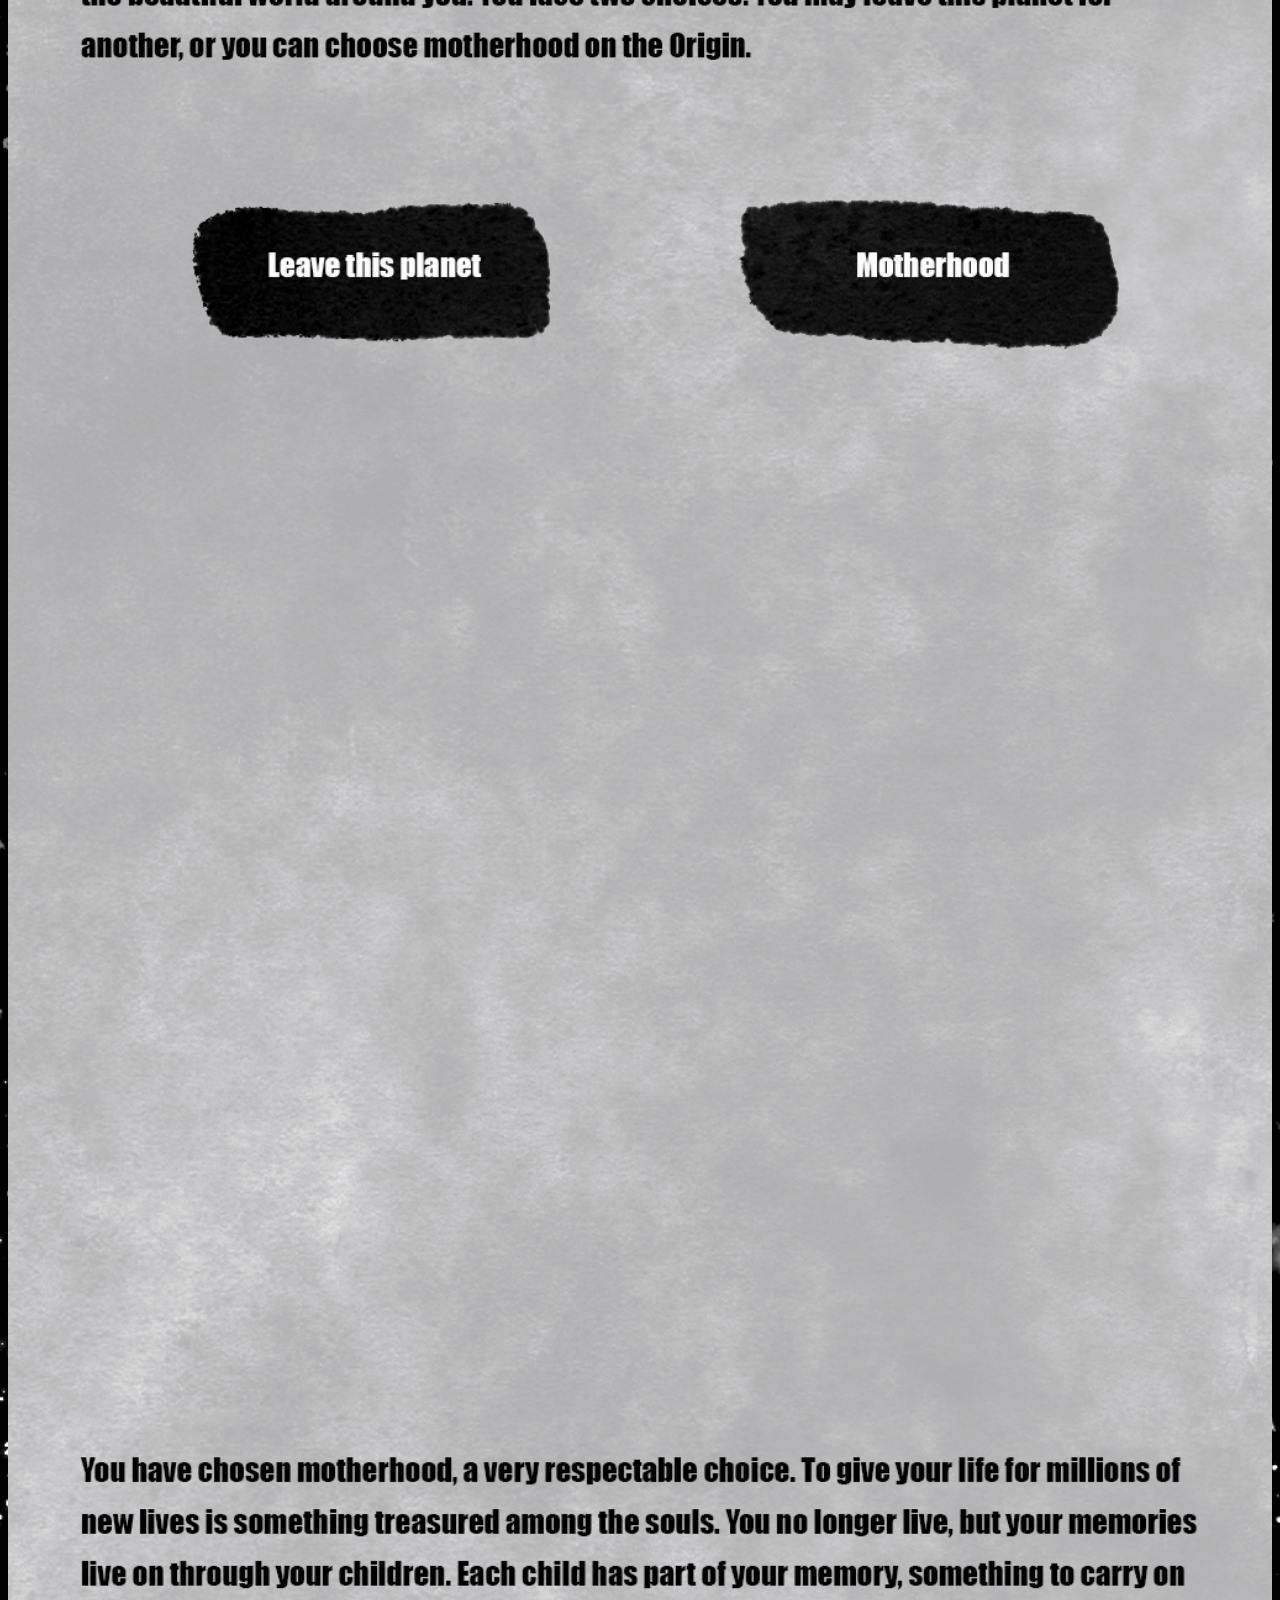
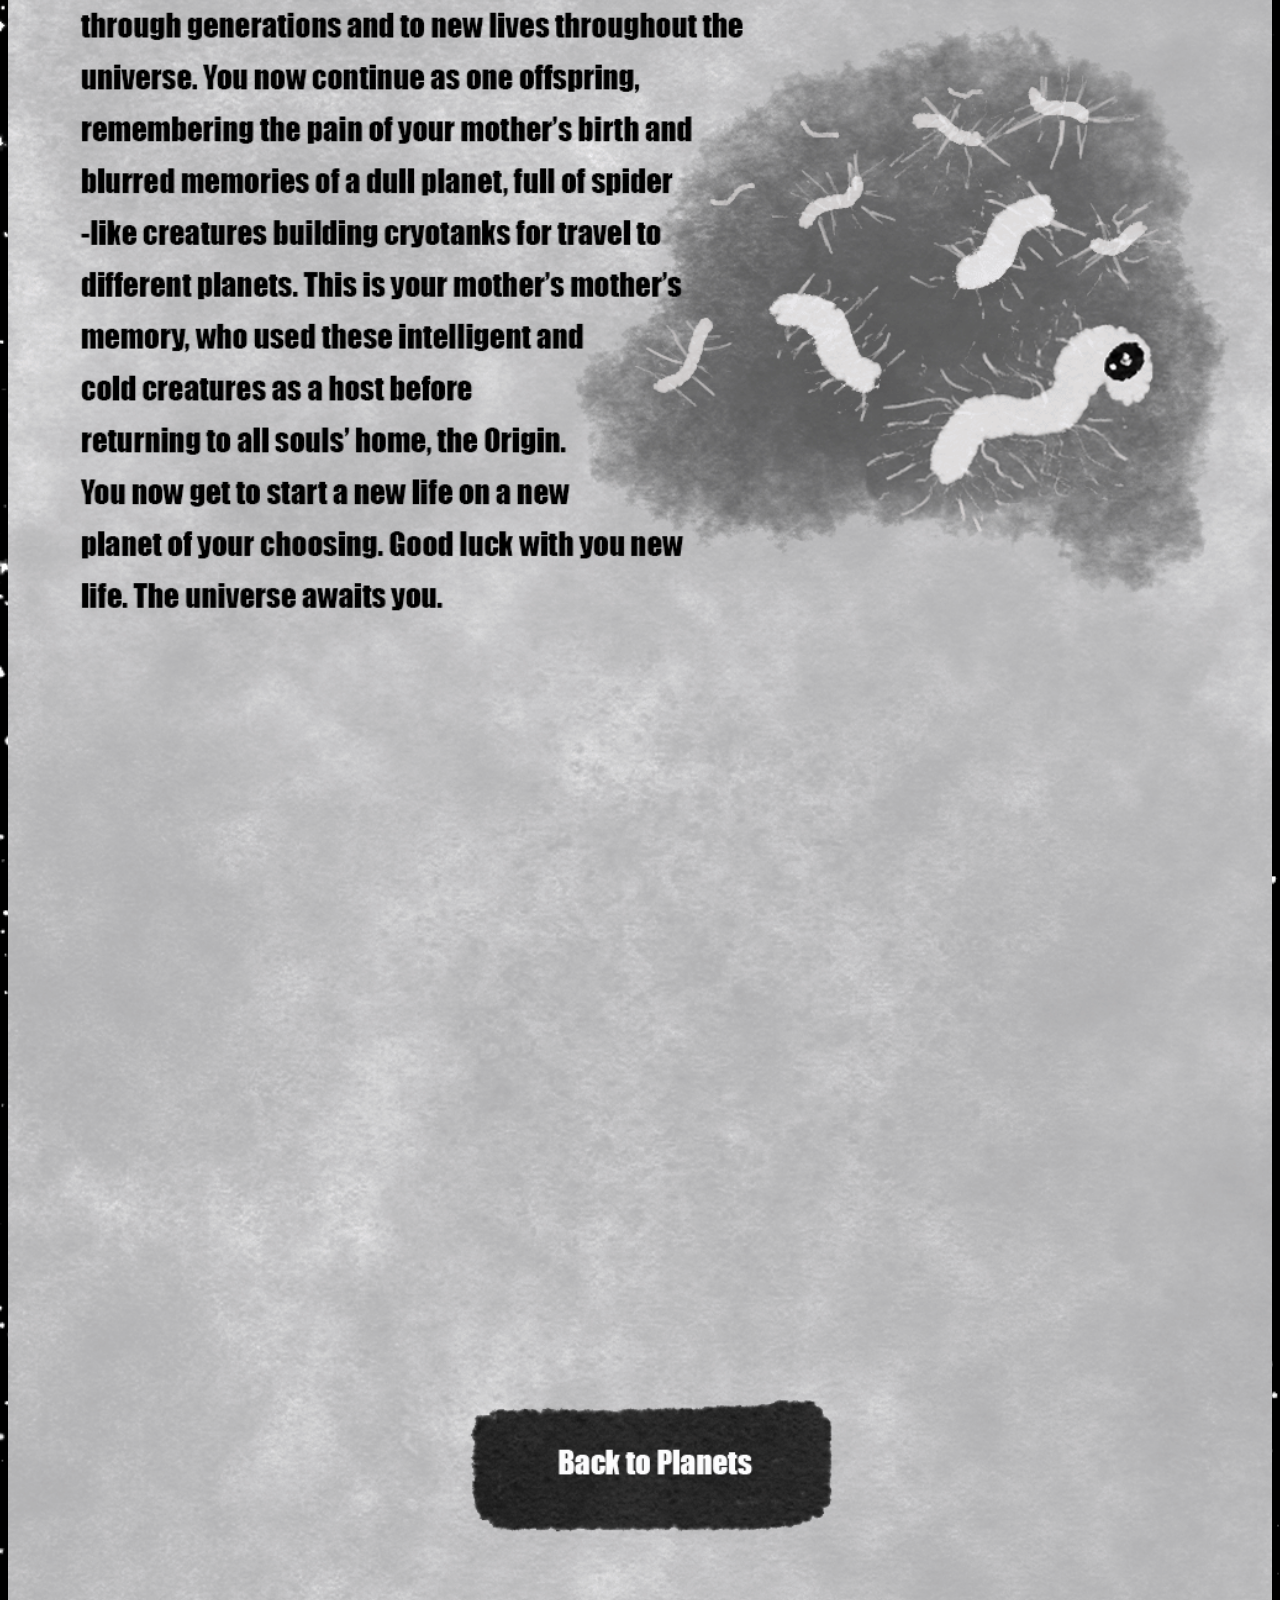
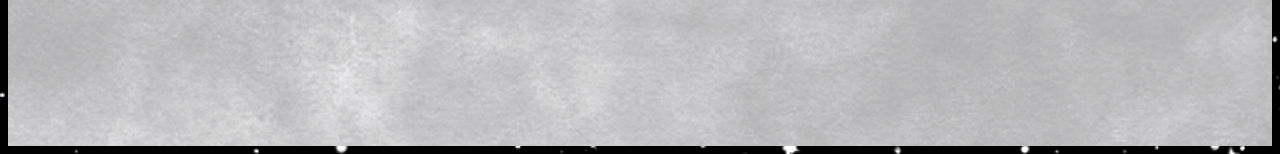
==== commit c7598fee: "Update originstory.html" ====
--- a/pages/originstory.html
+++ b/pages/originstory.html
@@ -10,8 +10,8 @@
 		#origin2{
 			display: inline-block;
 			width:100%;
-			top:65%;
-			bottom:20%;
+			top:55%;
+			bottom:10%;
 			left:0px;
 			position:absolute;
 		}
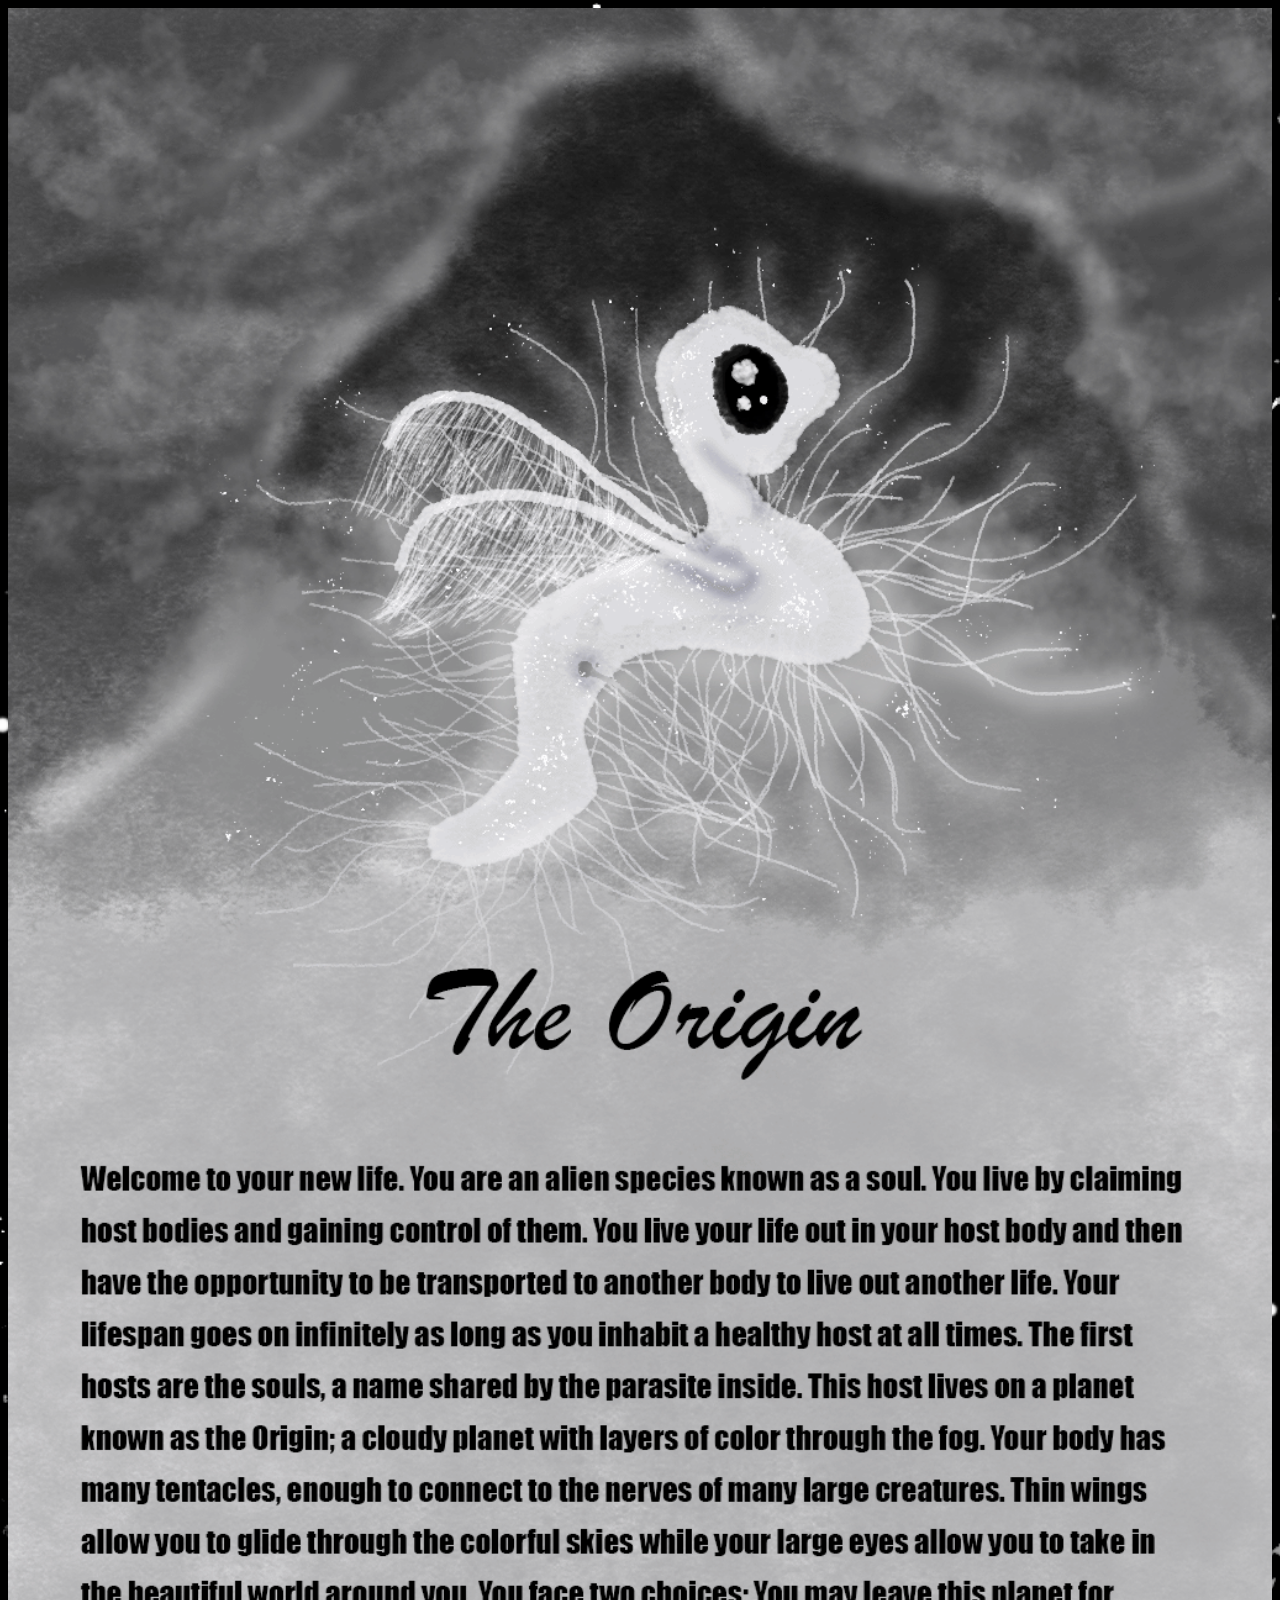
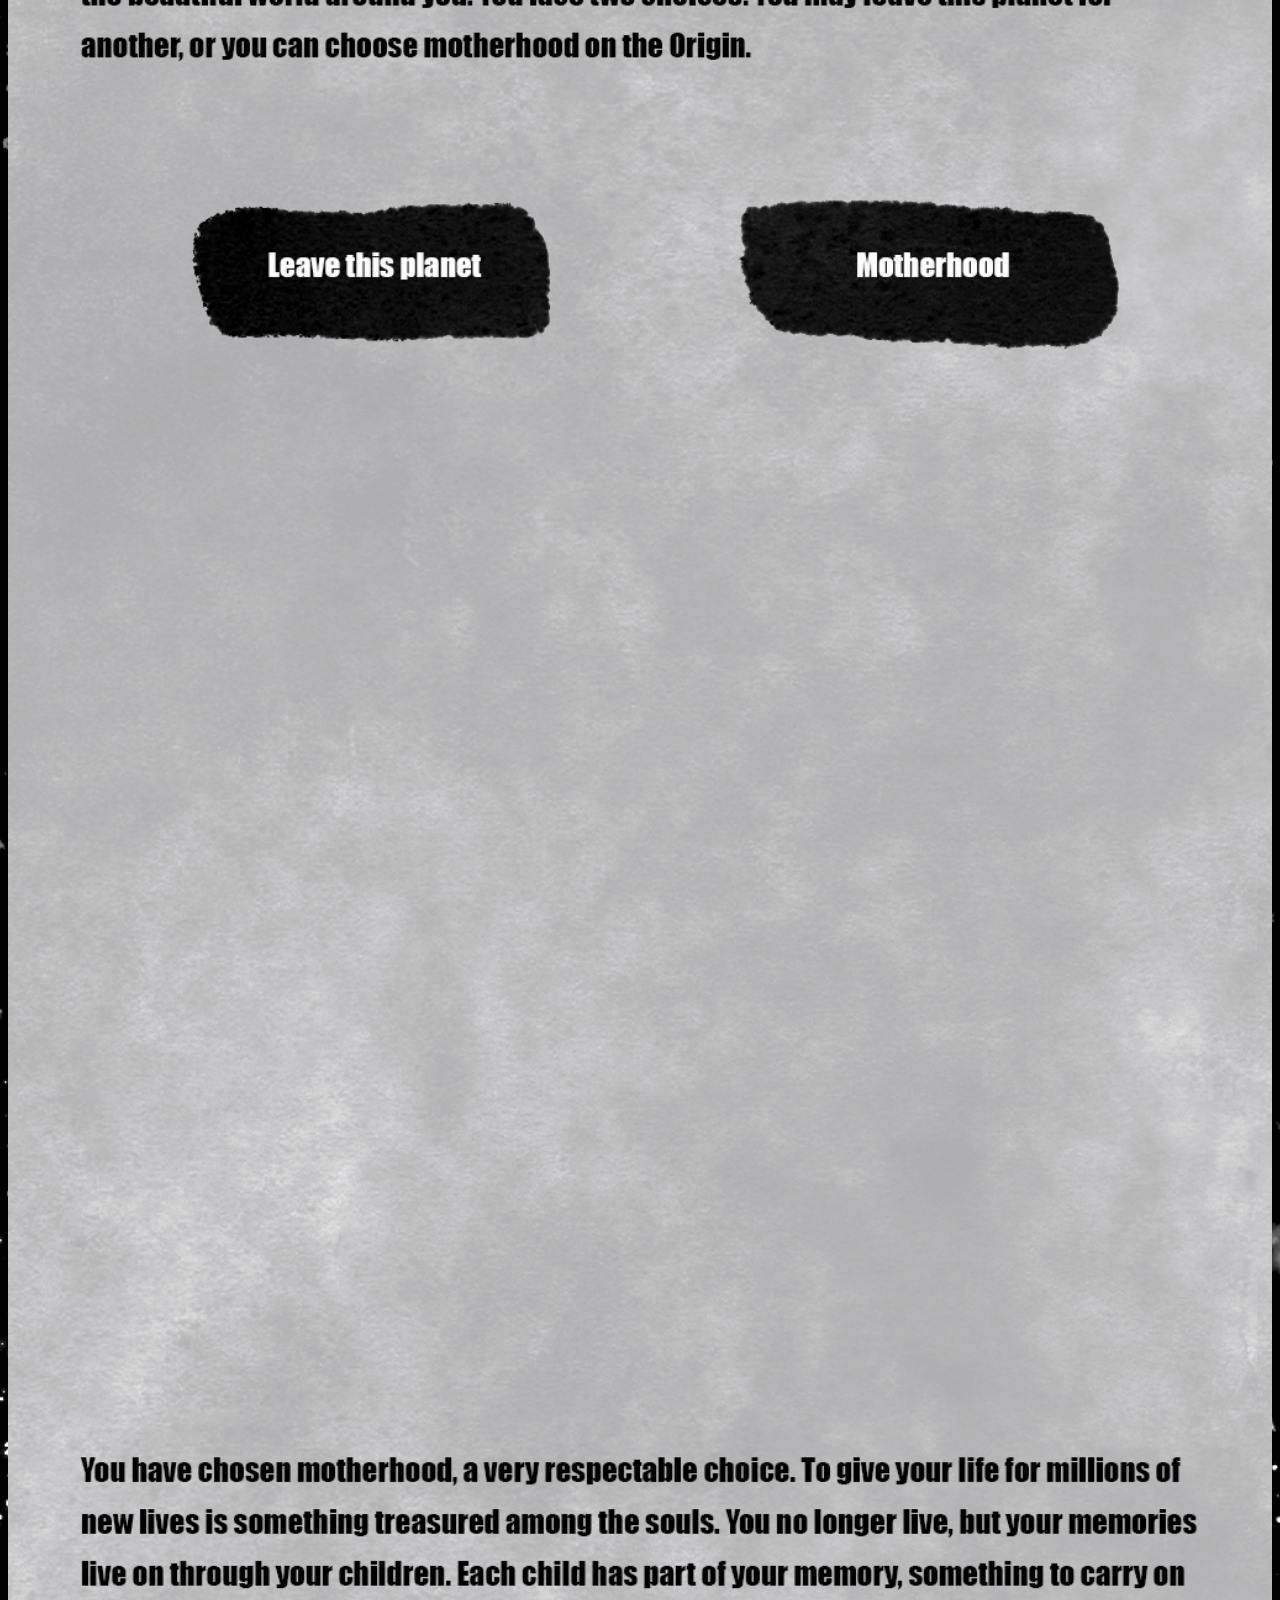
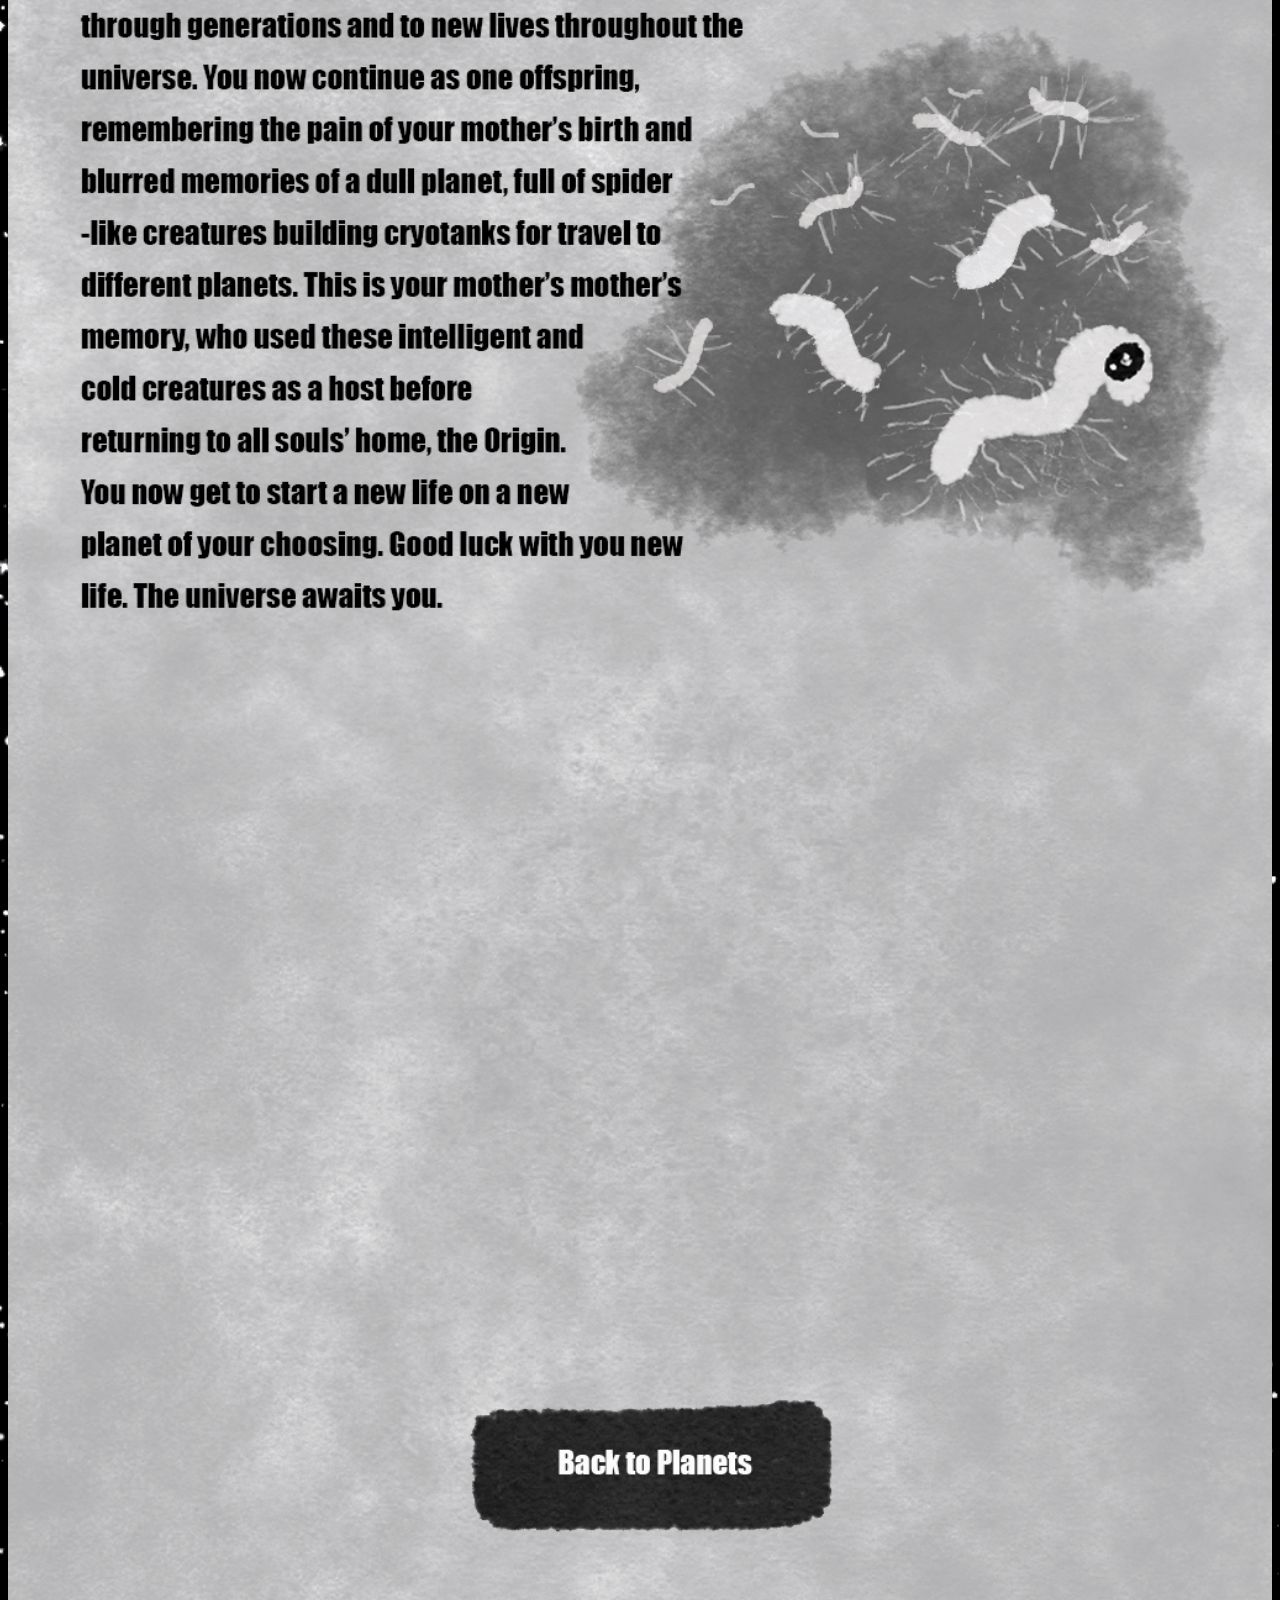
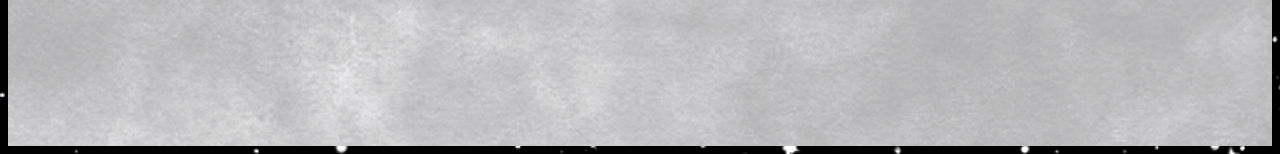
==== commit c07b0a14: "Update originstory.html" ====
--- a/pages/originstory.html
+++ b/pages/originstory.html
@@ -11,7 +11,7 @@
 			display: inline-block;
 			width:100%;
 			top:55%;
-			bottom:10%;
+			bottom:1500px;
 			left:0px;
 			position:absolute;
 		}
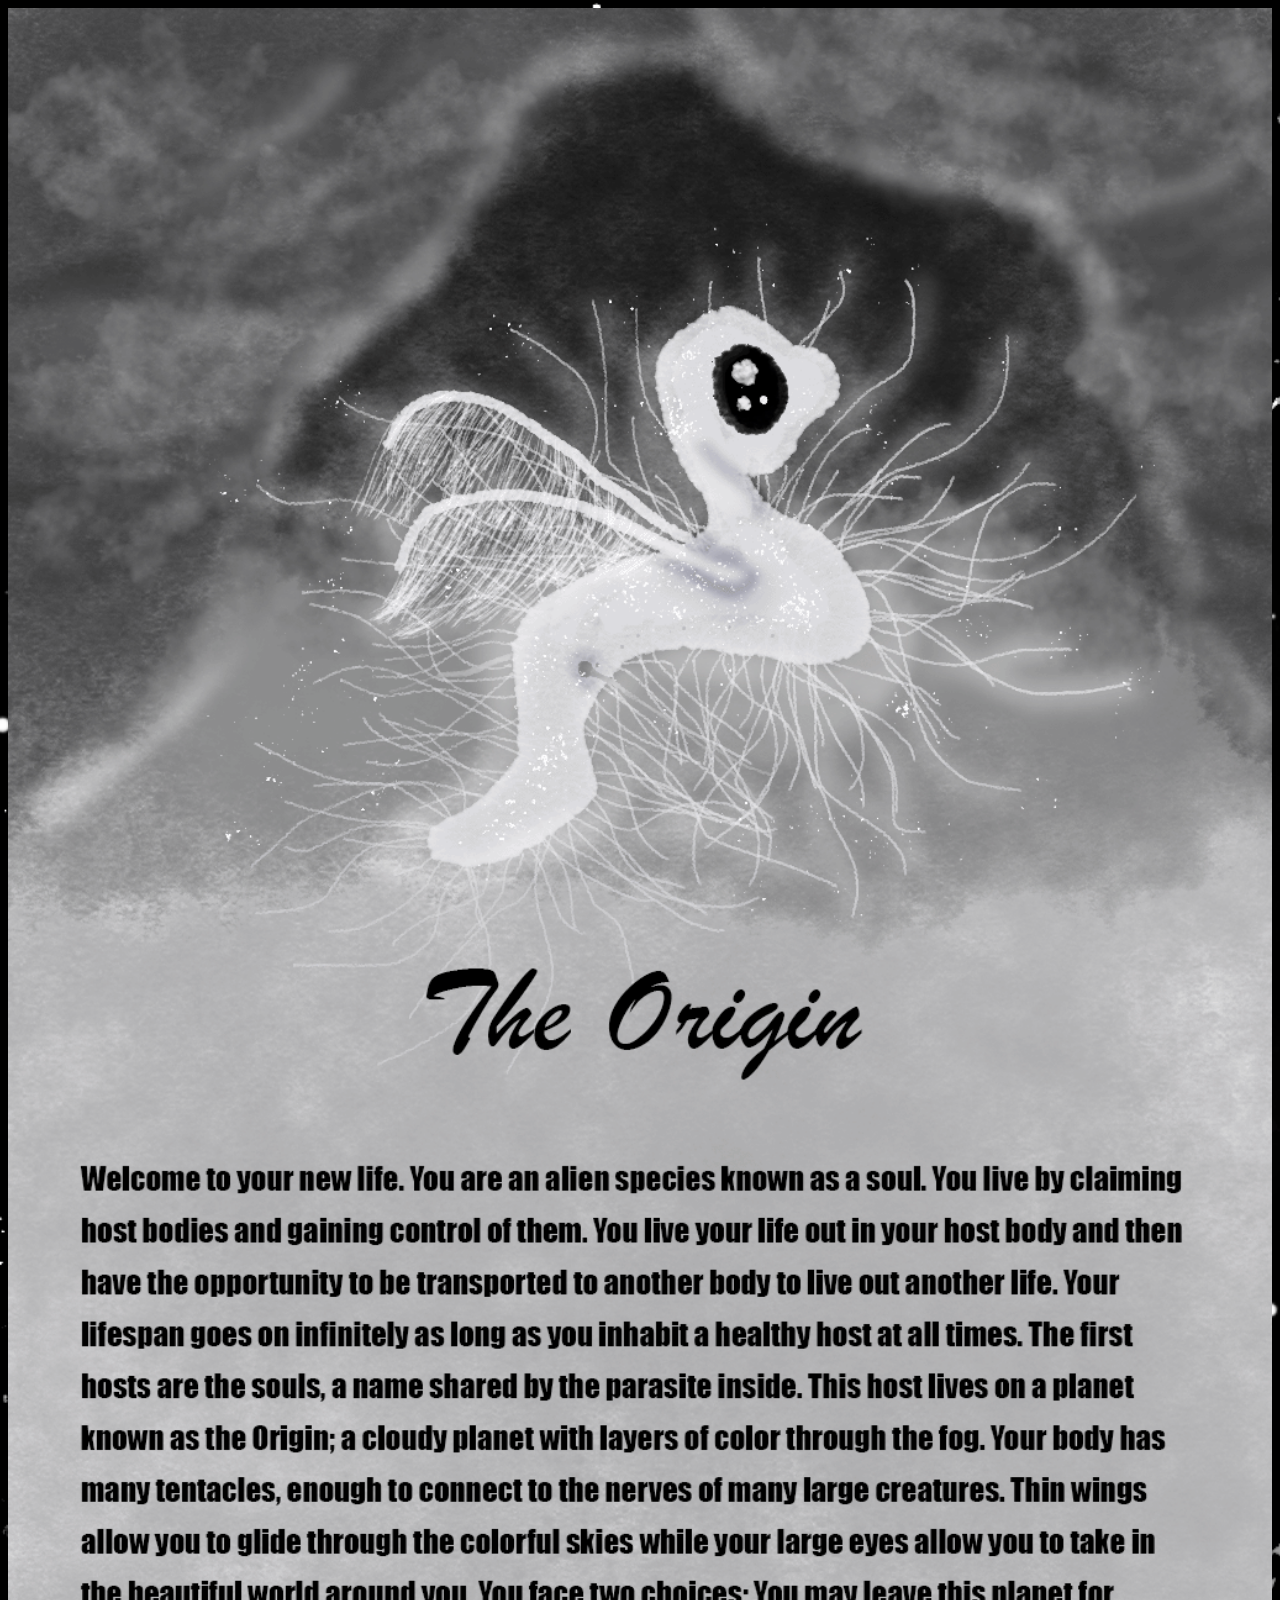
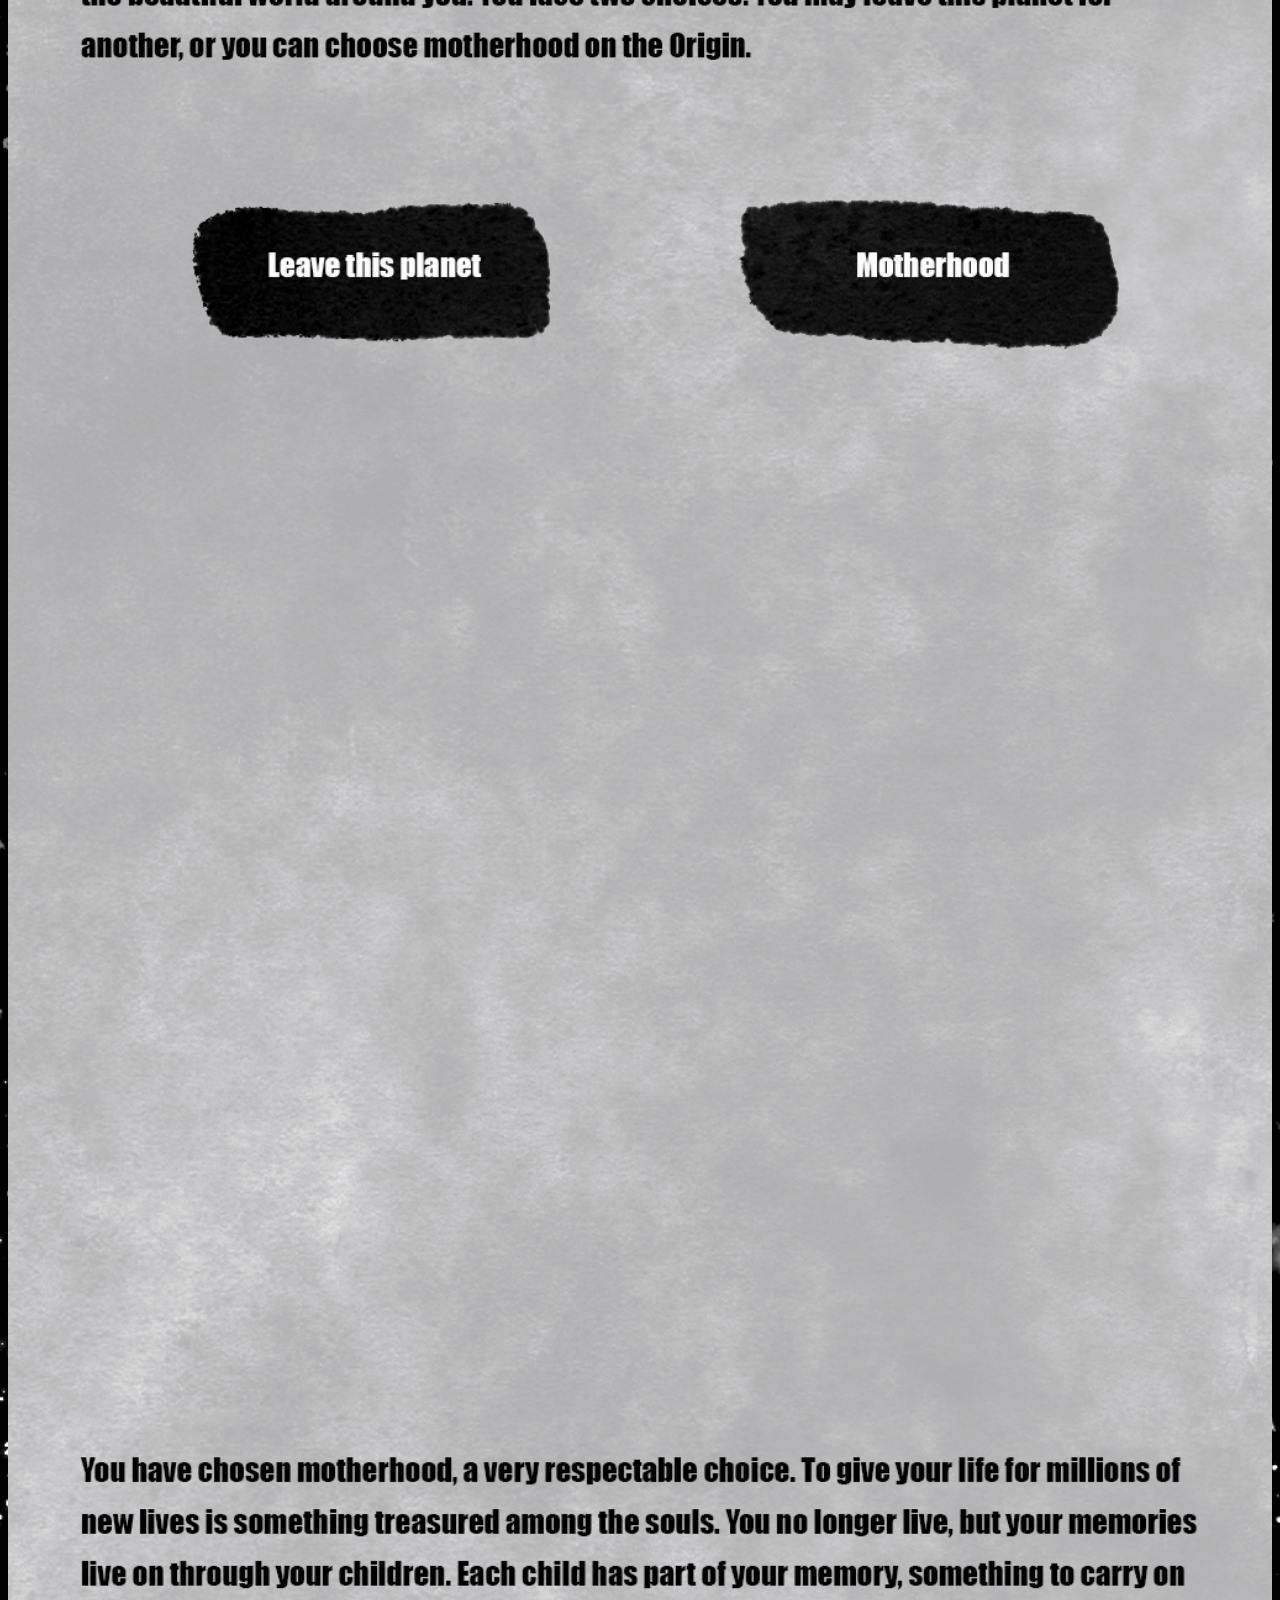
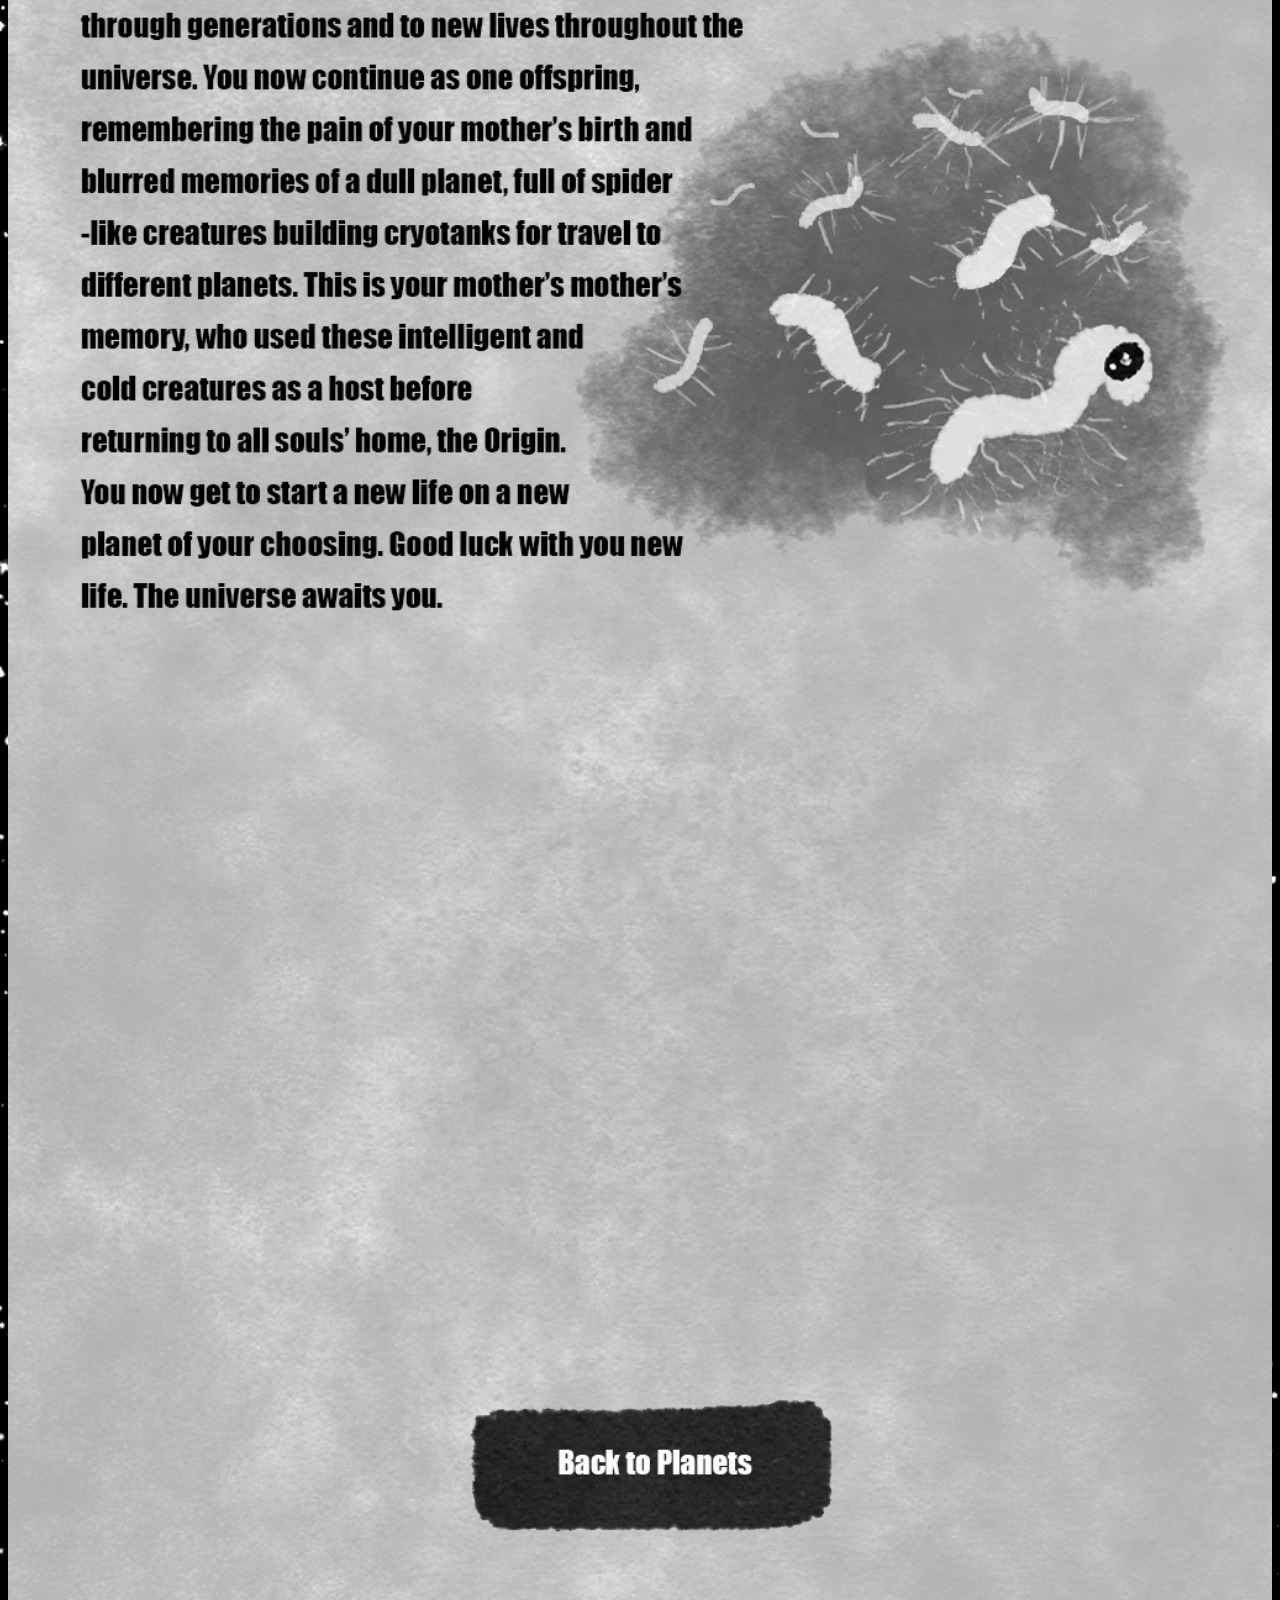
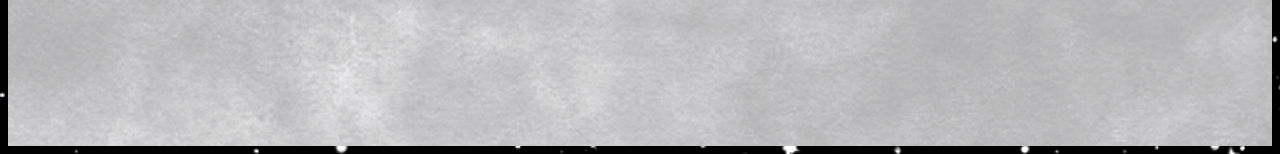
==== commit 4e6e5d19: "Update originstory.html" ====
--- a/pages/originstory.html
+++ b/pages/originstory.html
@@ -11,7 +11,7 @@
 			display: inline-block;
 			width:100%;
 			top:55%;
-			bottom:1500px;
+			bottom:500px;
 			left:0px;
 			position:absolute;
 		}
